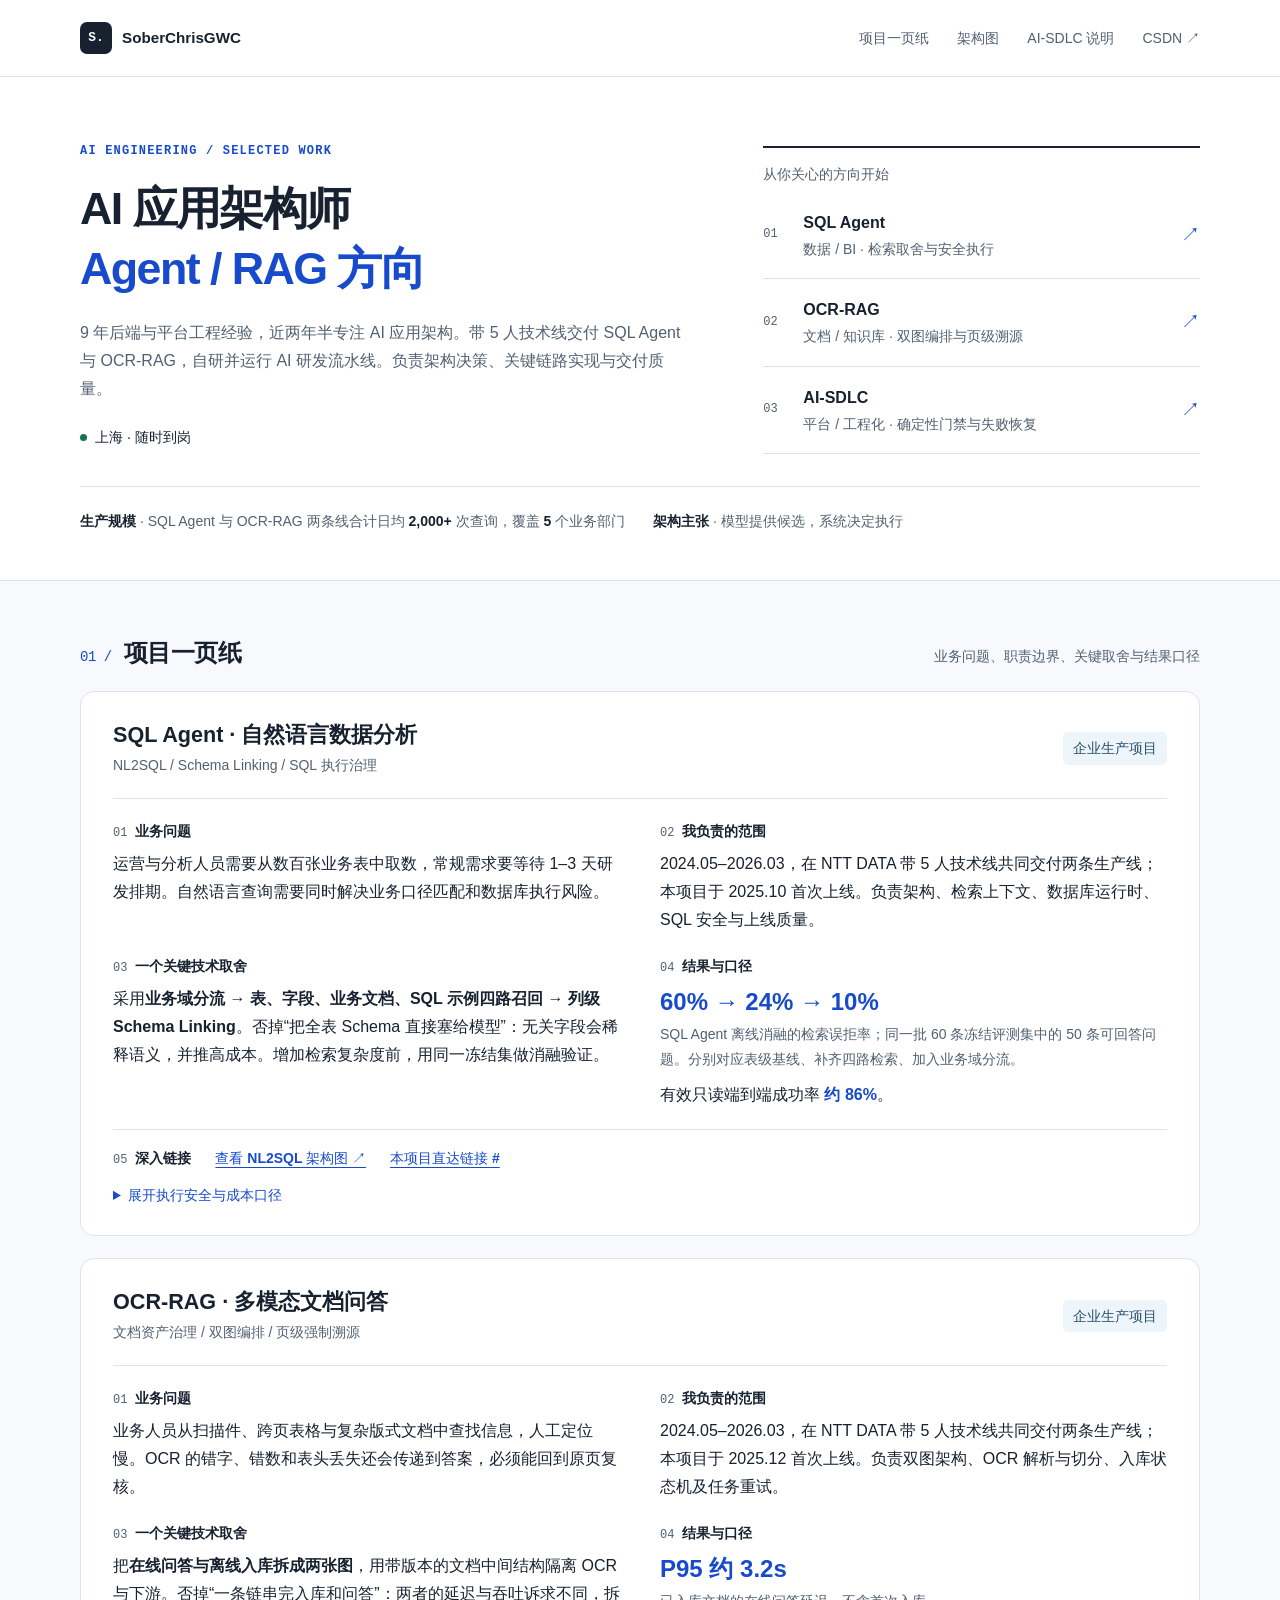
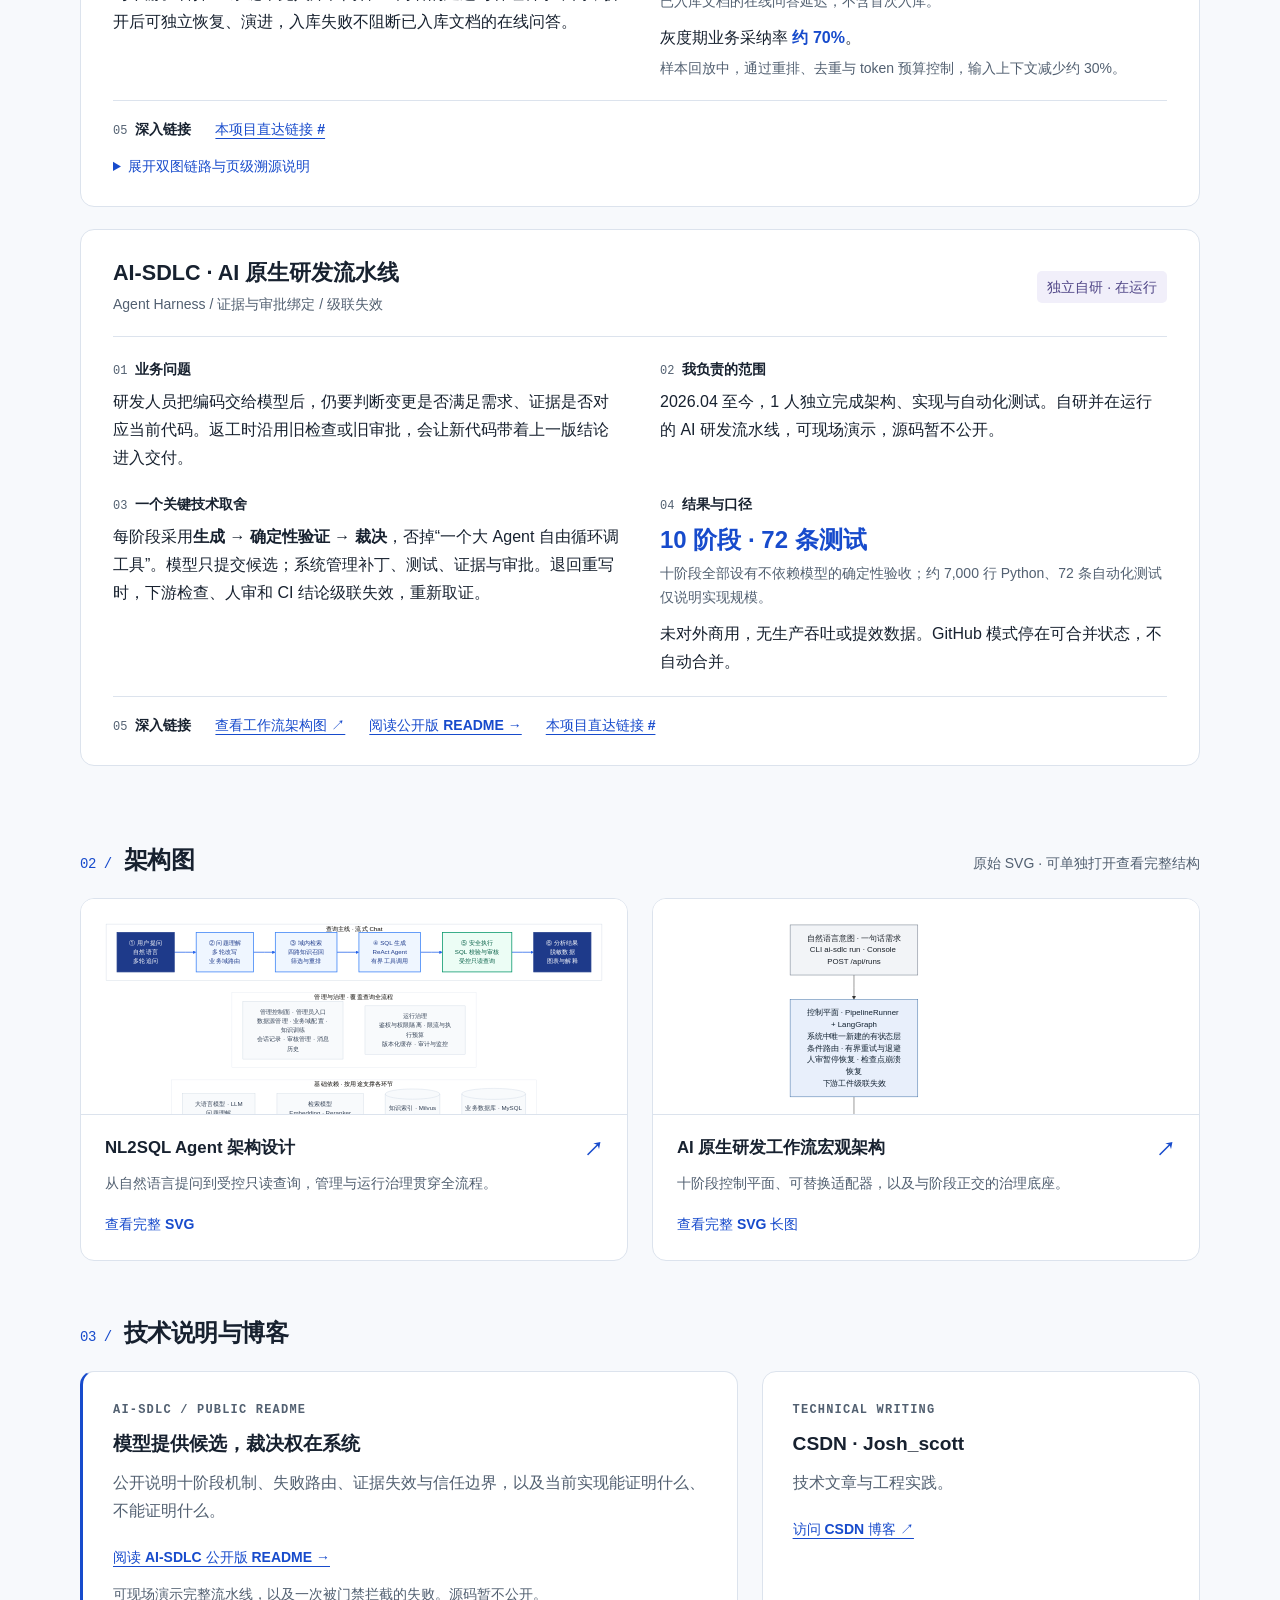
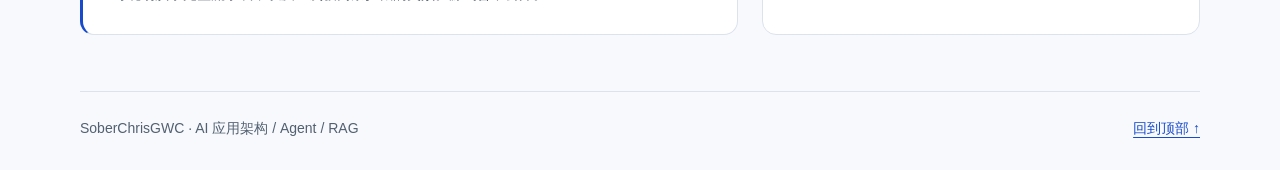
==== index.html @ 58fe8df4 "Commit-0905" ====
<!doctype html>
<html lang="zh-CN">
<head>
  <meta charset="utf-8">
  <meta name="viewport" content="width=device-width, initial-scale=1">
  <meta name="description" content="AI 应用架构师（Agent / RAG 方向）的项目与技术材料：SQL Agent、OCR-RAG、AI-SDLC 项目一页纸，架构图与公开设计说明。">
  <meta name="theme-color" content="#174bcc">
  <title>AI 应用架构 · 项目与技术材料 | SoberChrisGWC</title>
  <link rel="canonical" href="https://soberchrisgwc.github.io/svg-host/">
  <meta property="og:type" content="website">
  <meta property="og:site_name" content="SoberChrisGWC">
  <meta property="og:locale" content="zh_CN">
  <meta property="og:url" content="https://soberchrisgwc.github.io/svg-host/">
  <meta property="og:title" content="AI 应用架构师（Agent / RAG）· 项目与技术材料">
  <meta property="og:description" content="SQL Agent、OCR-RAG、AI-SDLC 三张项目一页纸：业务问题、职责边界、关键技术取舍与结果口径，附架构图与公开设计说明。上海 · 随时到岗。">
  <meta name="twitter:card" content="summary">
  <meta name="twitter:title" content="AI 应用架构师（Agent / RAG）· 项目与技术材料">
  <meta name="twitter:description" content="SQL Agent、OCR-RAG、AI-SDLC 三张项目一页纸：业务问题、职责边界、关键技术取舍与结果口径，附架构图与公开设计说明。上海 · 随时到岗。">
  <link rel="stylesheet" href="./styles.css">
</head>
<body>
  <a class="skip-link" href="#main">跳到主要内容</a>
  <header class="site-header">
    <div class="container header-inner">
      <a class="brand" href="./index.html" aria-label="SoberChrisGWC 作品首页"><span class="brand-mark" aria-hidden="true">S.</span>SoberChrisGWC</a>
      <nav class="site-nav" aria-label="主导航">
        <a href="#projects">项目一页纸</a>
        <a href="#architecture">架构图</a>
        <a href="./ai-sdlc.html">AI-SDLC 说明</a>
        <a href="https://blog.csdn.net/Josh_scott" target="_blank" rel="noopener noreferrer">CSDN ↗</a>
      </nav>
    </div>
  </header>

  <main id="main">
    <section class="hero" aria-labelledby="intro-title">
      <div class="container">
        <div class="hero-grid">
          <div>
            <p class="eyebrow">AI ENGINEERING / SELECTED WORK</p>
            <h1 id="intro-title">AI 应用架构师<br><span>Agent / RAG 方向</span></h1>
            <p class="hero-intro">9 年后端与平台工程经验，近两年半专注 AI 应用架构。带 5 人技术线交付 SQL Agent 与 OCR-RAG，自研并运行 AI 研发流水线。负责架构决策、关键链路实现与交付质量。</p>
            <p class="availability">上海 · 随时到岗</p>
          </div>
          <nav class="project-index" aria-label="按技术方向阅读项目">
            <p class="index-label">从你关心的方向开始</p>
            <a href="#sql-agent"><span class="number">01</span><span><strong>SQL Agent</strong><small>数据 / BI · 检索取舍与安全执行</small></span><span class="arrow" aria-hidden="true">↗</span></a>
            <a href="#ocr-rag"><span class="number">02</span><span><strong>OCR-RAG</strong><small>文档 / 知识库 · 双图编排与页级溯源</small></span><span class="arrow" aria-hidden="true">↗</span></a>
            <a href="#ai-sdlc"><span class="number">03</span><span><strong>AI-SDLC</strong><small>平台 / 工程化 · 确定性门禁与失败恢复</small></span><span class="arrow" aria-hidden="true">↗</span></a>
          </nav>
        </div>
        <div class="shared-context">
          <p><strong>生产规模</strong> · SQL Agent 与 OCR-RAG 两条线合计日均 <strong>2,000+</strong> 次查询，覆盖 <strong>5</strong> 个业务部门</p>
          <p><strong>架构主张</strong> · 模型提供候选，系统决定执行</p>
        </div>
      </div>
    </section>

    <div class="container">
      <section class="section" id="projects" aria-labelledby="projects-title">
        <div class="section-heading">
          <h2 id="projects-title"><span class="section-number">01 /</span>项目一页纸</h2>
          <p>业务问题、职责边界、关键取舍与结果口径</p>
        </div>

        <article class="project-card" id="sql-agent" aria-labelledby="sql-title">
          <header class="project-header">
            <div><h3 id="sql-title">SQL Agent · 自然语言数据分析</h3><p>NL2SQL / Schema Linking / SQL 执行治理</p></div>
            <span class="status">企业生产项目</span>
          </header>
          <dl class="project-grid">
            <div><dt class="field-label"><span>01</span>业务问题</dt><dd>运营与分析人员需要从数百张业务表中取数，常规需求要等待 1–3 天研发排期。自然语言查询需要同时解决业务口径匹配和数据库执行风险。</dd></div>
            <div><dt class="field-label"><span>02</span>我负责的范围</dt><dd>2024.05–2026.03，在 NTT DATA 带 5 人技术线共同交付两条生产线；本项目于 2025.10 首次上线。负责架构、检索上下文、数据库运行时、SQL 安全与上线质量。</dd></div>
            <div><dt class="field-label"><span>03</span>一个关键技术取舍</dt><dd>采用<strong>业务域分流 → 表、字段、业务文档、SQL 示例四路召回 → 列级 Schema Linking</strong>。否掉“把全表 Schema 直接塞给模型”：无关字段会稀释语义，并推高成本。增加检索复杂度前，用同一冻结集做消融验证。</dd></div>
            <div><dt class="field-label"><span>04</span>结果与口径</dt><dd><strong class="metric">60% → 24% → 10%</strong><span class="metric-note">SQL Agent 离线消融的检索误拒率；同一批 60 条冻结评测集中的 50 条可回答问题。分别对应表级基线、补齐四路检索、加入业务域分流。</span><p class="secondary-result">有效只读端到端成功率 <strong>约 86%</strong>。</p></dd></div>
          </dl>
          <div class="project-links">
            <div class="link-row"><h4 class="field-label"><span>05</span>深入链接</h4><a href="./nl2sql_overview.svg" target="_blank" rel="noopener">查看 NL2SQL 架构图 ↗</a><a href="#sql-agent" aria-label="SQL Agent 一页纸直达链接">本项目直达链接 #</a></div>
            <details>
              <summary>展开执行安全与成本口径</summary>
              <div class="detail-body"><p><strong>五道执行闸：</strong>只读账号、单语句 SELECT、AST 校验、全表扫描保护、执行超时。约束固化在执行链路中，模型生成的 SQL 不能直接获得执行权。</p><p><strong>SQL Agent 线月 token 成本下降约 30%。</strong>通过重排、去重与 token 预算控制收敛上下文；这与 OCR-RAG 样本回放中的“输入上下文减少约 30%”是两个指标。</p><p class="note">AST 校验解决 SQL 执行安全；检索误拒率下降来自检索架构调整，两者分开归因。</p></div>
            </details>
          </div>
        </article>

        <article class="project-card" id="ocr-rag" aria-labelledby="ocr-title">
          <header class="project-header">
            <div><h3 id="ocr-title">OCR-RAG · 多模态文档问答</h3><p>文档资产治理 / 双图编排 / 页级强制溯源</p></div>
            <span class="status">企业生产项目</span>
          </header>
          <dl class="project-grid">
            <div><dt class="field-label"><span>01</span>业务问题</dt><dd>业务人员从扫描件、跨页表格与复杂版式文档中查找信息，人工定位慢。OCR 的错字、错数和表头丢失还会传递到答案，必须能回到原页复核。</dd></div>
            <div><dt class="field-label"><span>02</span>我负责的范围</dt><dd>2024.05–2026.03，在 NTT DATA 带 5 人技术线共同交付两条生产线；本项目于 2025.12 首次上线。负责双图架构、OCR 解析与切分、入库状态机及任务重试。</dd></div>
            <div><dt class="field-label"><span>03</span>一个关键技术取舍</dt><dd>把<strong>在线问答与离线入库拆成两张图</strong>，用带版本的文档中间结构隔离 OCR 与下游。否掉“一条链串完入库和问答”：两者的延迟与吞吐诉求不同，拆开后可独立恢复、演进，入库失败不阻断已入库文档的在线问答。</dd></div>
            <div><dt class="field-label"><span>04</span>结果与口径</dt><dd><strong class="metric">P95 约 3.2s</strong><span class="metric-note">已入库文档的在线问答延迟，不含首次入库。</span><p class="secondary-result">灰度期业务采纳率 <strong>约 70%</strong>。</p><span class="metric-note">样本回放中，通过重排、去重与 token 预算控制，输入上下文减少约 30%。</span></dd></div>
          </dl>
          <div class="project-links">
            <div class="link-row"><h4 class="field-label"><span>05</span>深入链接</h4><a href="#ocr-rag" aria-label="OCR-RAG 一页纸直达链接">本项目直达链接 #</a></div>
            <details id="ocr-design">
              <summary>展开双图链路与页级溯源说明</summary>
              <div class="detail-body"><h4>离线入库</h4><p>逐页 OCR → 带版本的中间结构（正文、页信息、元数据）→ 版式感知切分 → 索引。OCR 升级由中间结构隔离；入库状态与重试独立管理。</p><h4>在线问答</h4><p>问题处理 → Dense + BM25 混合检索与 RRF 融合 → 重排、去重与预算控制 → 带页级引用的回答。证据分数不足时确定性拒答；重排服务不可用时直接失败，不静默降级。</p><p><strong>引用来自文档块的页信息，由系统生成，不让模型编页码。</strong>每个答案能定位到源 PDF 的具体页，支持审计复核；溯源并不替代 OCR 质量检查。</p></div>
            </details>
          </div>
        </article>

        <article class="project-card" id="ai-sdlc" aria-labelledby="sdlc-title">
          <header class="project-header">
            <div><h3 id="sdlc-title">AI-SDLC · AI 原生研发流水线</h3><p>Agent Harness / 证据与审批绑定 / 级联失效</p></div>
            <span class="status independent">独立自研 · 在运行</span>
          </header>
          <dl class="project-grid">
            <div><dt class="field-label"><span>01</span>业务问题</dt><dd>研发人员把编码交给模型后，仍要判断变更是否满足需求、证据是否对应当前代码。返工时沿用旧检查或旧审批，会让新代码带着上一版结论进入交付。</dd></div>
            <div><dt class="field-label"><span>02</span>我负责的范围</dt><dd>2026.04 至今，1 人独立完成架构、实现与自动化测试。自研并在运行的 AI 研发流水线，可现场演示，源码暂不公开。</dd></div>
            <div><dt class="field-label"><span>03</span>一个关键技术取舍</dt><dd>每阶段采用<strong>生成 → 确定性验证 → 裁决</strong>，否掉“一个大 Agent 自由循环调工具”。模型只提交候选；系统管理补丁、测试、证据与审批。退回重写时，下游检查、人审和 CI 结论级联失效，重新取证。</dd></div>
            <div><dt class="field-label"><span>04</span>结果与口径</dt><dd><strong class="metric">10 阶段 · 72 条测试</strong><span class="metric-note">十阶段全部设有不依赖模型的确定性验收；约 7,000 行 Python、72 条自动化测试仅说明实现规模。</span><p class="secondary-result">未对外商用，无生产吞吐或提效数据。GitHub 模式停在可合并状态，不自动合并。</p></dd></div>
          </dl>
          <div class="project-links"><div class="link-row"><h4 class="field-label"><span>05</span>深入链接</h4><a href="./AIWorkflow_Overview.svg" target="_blank" rel="noopener">查看工作流架构图 ↗</a><a href="./ai-sdlc.html">阅读公开版 README →</a><a href="#ai-sdlc" aria-label="AI-SDLC 一页纸直达链接">本项目直达链接 #</a></div></div>
        </article>
      </section>

      <section class="section" id="architecture" aria-labelledby="architecture-title">
        <div class="section-heading"><h2 id="architecture-title"><span class="section-number">02 /</span>架构图</h2><p>原始 SVG · 可单独打开查看完整结构</p></div>
        <div class="diagram-grid">
          <a class="diagram-card" href="./nl2sql_overview.svg" target="_blank" rel="noopener">
            <div class="diagram-preview"><img src="./nl2sql_overview.svg" alt="NL2SQL 架构预览：问题理解、域内检索、SQL 生成、安全执行与分析结果" width="1303" height="594" loading="lazy"></div>
            <div class="diagram-description"><h3>NL2SQL Agent 架构设计 <span class="arrow" aria-hidden="true">↗</span></h3><p>从自然语言提问到受控只读查询，管理与运行治理贯穿全流程。</p><span class="text-link">查看完整 SVG</span></div>
          </a>
          <a class="diagram-card" href="./AIWorkflow_Overview.svg" target="_blank" rel="noopener">
            <div class="diagram-preview"><img src="./AIWorkflow_Overview.svg" alt="AI 原生研发工作流局部预览，打开可查看十阶段编排、适配器与横切治理的完整长图" width="1023" height="4115" loading="lazy"></div>
            <div class="diagram-description"><h3>AI 原生研发工作流宏观架构 <span class="arrow" aria-hidden="true">↗</span></h3><p>十阶段控制平面、可替换适配器，以及与阶段正交的治理底座。</p><span class="text-link">查看完整 SVG 长图</span></div>
          </a>
        </div>
      </section>

      <section class="section" id="writing" aria-labelledby="writing-title">
        <div class="section-heading"><h2 id="writing-title"><span class="section-number">03 /</span>技术说明与博客</h2></div>
        <div class="reading-grid">
          <article class="readme-card"><p class="eyebrow">AI-SDLC / PUBLIC README</p><h3>模型提供候选，裁决权在系统</h3><p>公开说明十阶段机制、失败路由、证据失效与信任边界，以及当前实现能证明什么、不能证明什么。</p><div class="link-row"><a href="./ai-sdlc.html">阅读 AI-SDLC 公开版 README →</a></div><p class="note">可现场演示完整流水线，以及一次被门禁拦截的失败。源码暂不公开。</p></article>
          <article class="blog-card"><p class="eyebrow">TECHNICAL WRITING</p><h3>CSDN · Josh_scott</h3><p>技术文章与工程实践。</p><div class="link-row"><a href="https://blog.csdn.net/Josh_scott" target="_blank" rel="noopener noreferrer">访问 CSDN 博客 ↗</a></div></article>
        </div>
      </section>
      <footer class="footer"><p>SoberChrisGWC · AI 应用架构 / Agent / RAG</p><a href="#main">回到顶部 ↑</a></footer>
    </div>
  </main>
</body>
</html>
---- styles.css ----
:root {
  color-scheme: light;
  --ink: #17212f;
  --muted: #526071;
  --blue: #174bcc;
  --blue-soft: #edf3ff;
  --line: #dce3ed;
  --paper: #ffffff;
  --ground: #f7f9fc;
  --radius: 14px;
  font-family: -apple-system, BlinkMacSystemFont, "Segoe UI", "PingFang SC", "Hiragino Sans GB", "Microsoft YaHei", sans-serif;
  font-size: 16px;
}

* { box-sizing: border-box; }
html { scroll-padding-top: 6rem; }
body { margin: 0; color: var(--ink); background: var(--ground); line-height: 1.75; }
a { color: var(--blue); text-decoration-thickness: 1px; text-underline-offset: 4px; }
a:hover { text-decoration: underline; }
a:focus-visible, summary:focus-visible { outline: 3px solid var(--blue); outline-offset: 5px; border-radius: 3px; }
img { display: block; max-width: 100%; }
h1, h2, h3, h4, p, dl, dd { margin: 0; }
h1, h2, h3, h4 { line-height: 1.35; }
strong { font-weight: 650; }
code { font-family: ui-monospace, SFMono-Regular, Menlo, Consolas, monospace; font-size: .9em; overflow-wrap: anywhere; }
::selection { background: #cbdcff; }
.container { width: min(1120px, calc(100% - 64px)); margin-inline: auto; }
.skip-link { position: fixed; top: -100px; left: 16px; z-index: 10; padding: 10px 16px; background: var(--paper); }
.skip-link:focus { top: 12px; }
.site-header { position: sticky; top: 0; z-index: 5; background: var(--paper); border-bottom: 1px solid var(--line); }
.header-inner { display: flex; align-items: center; justify-content: space-between; min-height: 76px; gap: 24px; }
.brand { display: flex; align-items: center; gap: 10px; color: var(--ink); font-size: .95rem; font-weight: 650; text-decoration: none; white-space: nowrap; }
.brand-mark { display: grid; place-items: center; width: 32px; height: 32px; background: var(--ink); color: white; border-radius: 7px; font-family: ui-monospace, monospace; font-size: .8rem; }
.site-nav { display: flex; align-items: center; gap: 28px; }
.site-nav a { color: var(--muted); font-size: .875rem; text-decoration: none; white-space: nowrap; }
.site-nav a:hover, .site-nav a[aria-current="page"] { color: var(--blue); }
.hero { background: var(--paper); border-bottom: 1px solid var(--line); padding: 64px 0 46px; }
.hero-grid { display: grid; grid-template-columns: 1.4fr 1fr; gap: 72px; align-items: start; }
.eyebrow { color: var(--blue); font-family: ui-monospace, SFMono-Regular, Menlo, monospace; font-size: .75rem; font-weight: 600; letter-spacing: .1em; }
.hero h1 { margin: 16px 0 20px; font-size: clamp(2rem, 3.5vw, 3rem); letter-spacing: -.035em; }
.hero h1 span { color: var(--blue); }
.hero-intro { max-width: 38em; color: var(--muted); }
.availability { display: inline-flex; align-items: center; gap: 8px; margin-top: 22px; font-size: .875rem; }
.availability::before { content: ""; width: 7px; height: 7px; border-radius: 50%; background: #137447; }
.project-index { border-top: 2px solid var(--ink); margin-top: 5px; }
.index-label { padding: 14px 0 5px; color: var(--muted); font-size: .875rem; }
.project-index a { display: grid; grid-template-columns: 28px 1fr auto; gap: 12px; align-items: center; padding: 17px 0; border-bottom: 1px solid var(--line); color: var(--ink); text-decoration: none; }
.project-index a:hover strong { color: var(--blue); }
.project-index .number { color: var(--muted); font-family: ui-monospace, monospace; font-size: .75rem; }
.project-index strong { display: block; font-size: 1rem; }
.project-index small { display: block; color: var(--muted); font-size: .875rem; }
.arrow { color: var(--blue); font-size: 1.2rem; }
.shared-context { margin-top: 32px; padding-top: 22px; border-top: 1px solid var(--line); display: flex; flex-wrap: wrap; column-gap: 28px; row-gap: 8px; color: var(--muted); font-size: .875rem; }
.shared-context strong { color: var(--ink); }
.section { padding-top: 56px; }
.section-heading { display: flex; align-items: baseline; justify-content: space-between; gap: 24px; margin-bottom: 22px; }
.section-heading h2 { font-size: 1.5rem; letter-spacing: -.02em; }
.section-heading p { color: var(--muted); font-size: .875rem; }
.section-number { margin-right: 12px; color: var(--blue); font-family: ui-monospace, monospace; font-size: .875rem; font-weight: 500; }
.project-card { background: var(--paper); border: 1px solid var(--line); border-radius: var(--radius); padding: 28px 32px; margin-bottom: 22px; }
.project-header { display: flex; justify-content: space-between; align-items: center; gap: 20px; padding-bottom: 20px; border-bottom: 1px solid var(--line); }
.project-header h3 { font-size: 1.35rem; }
.project-header p { color: var(--muted); margin-top: 4px; font-size: .875rem; }
.status { flex-shrink: 0; padding: 4px 10px; border-radius: 5px; color: #2b526d; background: #edf4fa; font-size: .875rem; }
.status.independent { color: #504687; background: #f1effa; }
.project-grid { display: grid; grid-template-columns: 1fr 1fr; column-gap: 40px; row-gap: 20px; padding-top: 20px; }
.project-grid > div { min-width: 0; }
.field-label { display: flex; align-items: baseline; gap: 8px; margin-bottom: 6px; font-size: .875rem; font-weight: 650; }
.field-label span { color: var(--muted); font-family: ui-monospace, monospace; font-size: .75rem; font-weight: 400; }
.project-grid dd { font-size: 1rem; }
.metric { display: block; color: var(--blue); font-size: 1.5rem; line-height: 1.4; font-weight: 650; font-variant-numeric: tabular-nums; }
.metric-note { display: block; color: var(--muted); margin-top: 4px; font-size: .875rem; }
.secondary-result { margin-top: 10px; }
.secondary-result strong { color: var(--blue); }
.project-links { margin-top: 20px; padding-top: 16px; border-top: 1px solid var(--line); }
.link-row { display: flex; flex-wrap: wrap; align-items: baseline; column-gap: 24px; row-gap: 8px; }
.link-row a { font-size: .875rem; font-weight: 550; }
.project-links .field-label { margin: 0; }
details { margin-top: 12px; }
summary { width: fit-content; cursor: pointer; color: var(--blue); font-size: .875rem; font-weight: 550; }
.detail-body { margin-top: 14px; padding: 20px; border: 1px solid var(--line); border-radius: 8px; background: var(--ground); }
.detail-body p + p { margin-top: 12px; }
.detail-body h4 { font-size: 1rem; margin-bottom: 6px; }
.detail-body .note { color: var(--muted); font-size: .875rem; }
.diagram-grid { display: grid; grid-template-columns: 1fr 1fr; gap: 24px; }
.diagram-card { min-width: 0; background: var(--paper); border: 1px solid var(--line); border-radius: var(--radius); overflow: hidden; color: var(--ink); text-decoration: none; }
.diagram-card:hover { text-decoration: none; border-color: var(--blue); }
.diagram-preview { height: 216px; padding: 22px; overflow: hidden; border-bottom: 1px solid var(--line); background: #fff; }
.diagram-preview img { width: 100%; height: auto; }
.diagram-description { padding: 22px 24px; }
.diagram-description h3 { display: flex; justify-content: space-between; gap: 14px; font-size: 1.05rem; }
.diagram-description p { margin: 8px 0 14px; color: var(--muted); font-size: .875rem; }
.diagram-description .text-link { color: var(--blue); font-size: .875rem; font-weight: 550; }
.reading-grid { display: grid; grid-template-columns: 1.5fr 1fr; gap: 24px; }
.readme-card, .blog-card { border: 1px solid var(--line); border-radius: var(--radius); padding: 28px 30px; background: var(--paper); }
.readme-card { border-left: 3px solid var(--blue); }
.reading-grid h3 { font-size: 1.2rem; margin: 10px 0 12px; }
.reading-grid p { color: var(--muted); }
.reading-grid .link-row { margin-top: 20px; }
.reading-grid .note { font-size: .875rem; margin-top: 12px; }
.footer { display: flex; justify-content: space-between; flex-wrap: wrap; gap: 12px; margin-top: 56px; padding: 24px 0 32px; border-top: 1px solid var(--line); color: var(--muted); font-size: .875rem; }
.footer a { font-size: .875rem; }

/* The public README shares the index typography and navigation. */
.document-layout { display: grid; grid-template-columns: minmax(0, 1fr) 200px; gap: 64px; align-items: start; padding-top: 44px; }
.document { min-width: 0; background: var(--paper); border: 1px solid var(--line); border-radius: var(--radius); padding: 36px 40px; }
.breadcrumb { font-size: .875rem; display: inline-block; margin-bottom: 28px; }
.document h1 { font-size: clamp(2rem, 4vw, 2.6rem); letter-spacing: -.035em; margin: 12px 0 16px; }
.document .lead { font-size: 1.2rem; font-weight: 600; }
.document .intro { margin-top: 16px; color: var(--muted); }
.document .document-meta { margin-top: 16px; color: var(--muted); font-size: .875rem; }
.document section { padding-top: 32px; margin-top: 32px; border-top: 1px solid var(--line); }
.document h2 { font-size: 1.35rem; margin-bottom: 16px; }
.document h3 { font-size: 1.05rem; margin: 22px 0 8px; }
.document p + p { margin-top: 14px; }
.document ul, .document ol { padding-left: 1.35em; margin: 14px 0 0; }
.document li + li { margin-top: 10px; }
.principle { margin: 20px 0; padding: 16px 20px; border-left: 3px solid var(--blue); background: var(--blue-soft); font-weight: 600; }
.table-wrap { overflow-x: auto; margin-top: 20px; }
table { width: 100%; border-collapse: collapse; font-size: .875rem; text-align: left; }
caption { text-align: left; color: var(--muted); padding-bottom: 12px; }
th, td { border-bottom: 1px solid var(--line); padding: 12px 10px; vertical-align: top; }
th { font-weight: 650; background: var(--ground); }
td:first-child { white-space: nowrap; }
.document-toc { position: sticky; top: 112px; border-left: 1px solid var(--line); padding-left: 20px; font-size: .875rem; }
.document-toc p { font-weight: 650; margin-bottom: 14px; }
.document-toc a { display: block; color: var(--muted); text-decoration: none; padding: 6px 0; }
.document-toc a:hover { color: var(--blue); }
.boundary { padding: 18px 20px; background: var(--ground); border: 1px solid var(--line); border-radius: 8px; }

@media (max-width: 900px) {
  .site-nav { gap: 18px; }
  .hero-grid { gap: 40px; }
  .document-layout { grid-template-columns: minmax(0, 1fr); }
  .document-toc { display: none; }
}
@media (max-width: 700px) {
  html { scroll-padding-top: 1rem; }
  .site-header { position: static; }
  .container { width: calc(100% - 36px); }
  .header-inner { flex-wrap: wrap; justify-content: flex-start; padding-block: 13px; gap: 10px; }
  .brand { font-size: .875rem; }
  .brand-mark { width: 28px; height: 28px; }
  .site-nav { width: 100%; justify-content: space-between; flex-wrap: wrap; column-gap: 12px; row-gap: 8px; }
  .hero { padding: 36px 0 26px; }
  .hero-grid { grid-template-columns: minmax(0, 1fr); gap: 28px; }
  .hero h1 { margin-top: 12px; }
  .project-index a { padding-block: 12px; }
  .shared-context { margin-top: 24px; }
  .section { padding-top: 36px; }
  .section-heading { display: block; }
  .section-heading p { margin-top: 8px; }
  .project-card { padding: 22px 20px; }
  .project-header { align-items: flex-start; }
  .project-header h3 { font-size: 1.2rem; }
  .status { padding-inline: 7px; }
  .project-grid { grid-template-columns: minmax(0, 1fr); gap: 20px; }
  .diagram-grid, .reading-grid { grid-template-columns: minmax(0, 1fr); gap: 18px; }
  .diagram-preview { height: 190px; }
  .readme-card, .blog-card { padding: 24px 22px; }
  .document-layout { padding-top: 24px; }
  .document { padding: 26px 20px; }
  .document .lead { font-size: 1.1rem; }
  .detail-body { padding: 16px; }
}
/* Touch targets: this page is opened mostly from mobile app browsers (脉脉 / 微信). */
@media (max-width: 700px) {
  .brand { padding-block: 8px; }
  .site-nav { row-gap: 0; }
  .site-nav a { padding-block: 10px; }
  .link-row { row-gap: 0; }
  .link-row a { padding-block: 10px; }
  summary { padding-block: 10px; }
  .breadcrumb { padding-block: 10px; margin-bottom: 18px; }
  .footer a { padding-block: 10px; }
}
@media print {
  :root { font-size: 11pt; }
  body { background: white; }
  .site-header, .skip-link, .project-index, .document-toc, .footer, .breadcrumb { display: none; }
  .container { width: 100%; }
  .hero { padding: 0 0 20px; }
  .hero-grid, .document-layout { display: block; }
  .section { padding-top: 24px; }
  .project-card { break-inside: avoid; padding: 18px; }
  .document { border: 0; padding: 0; }
  a { color: inherit; }
}
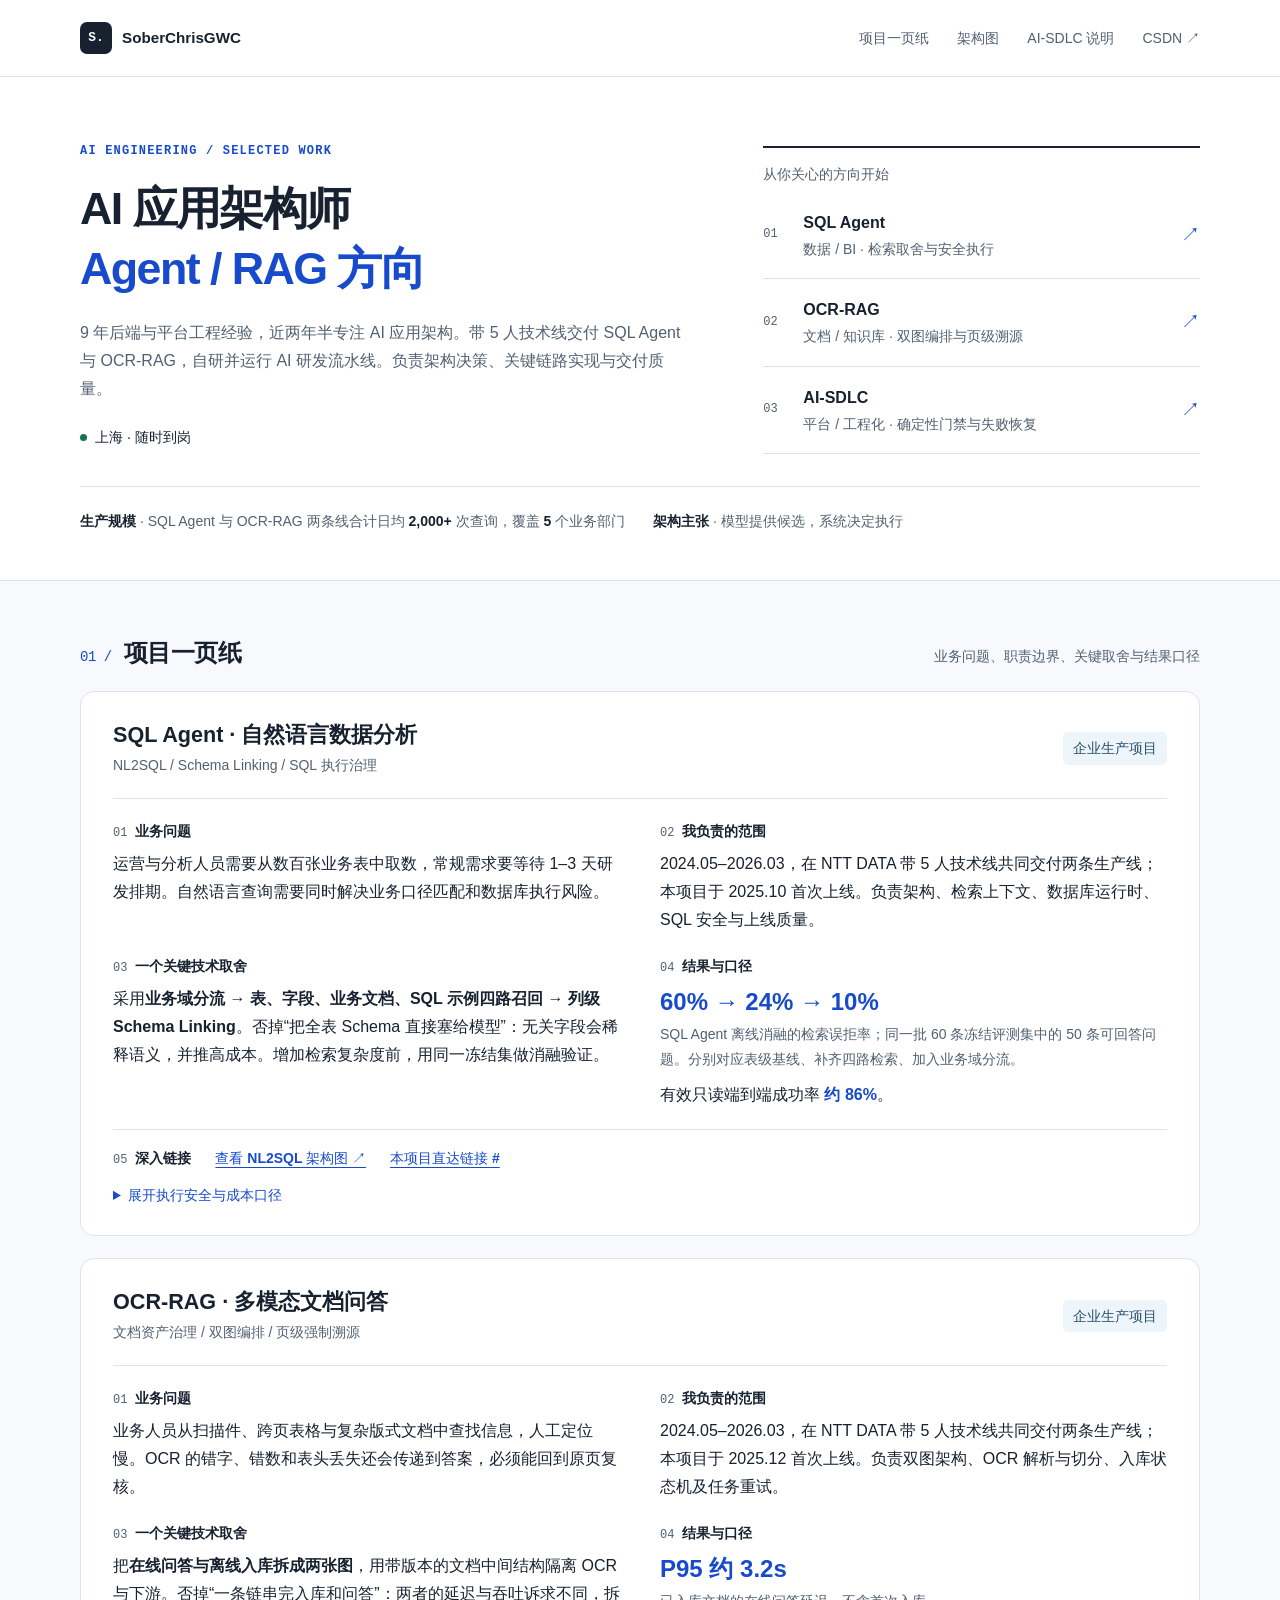
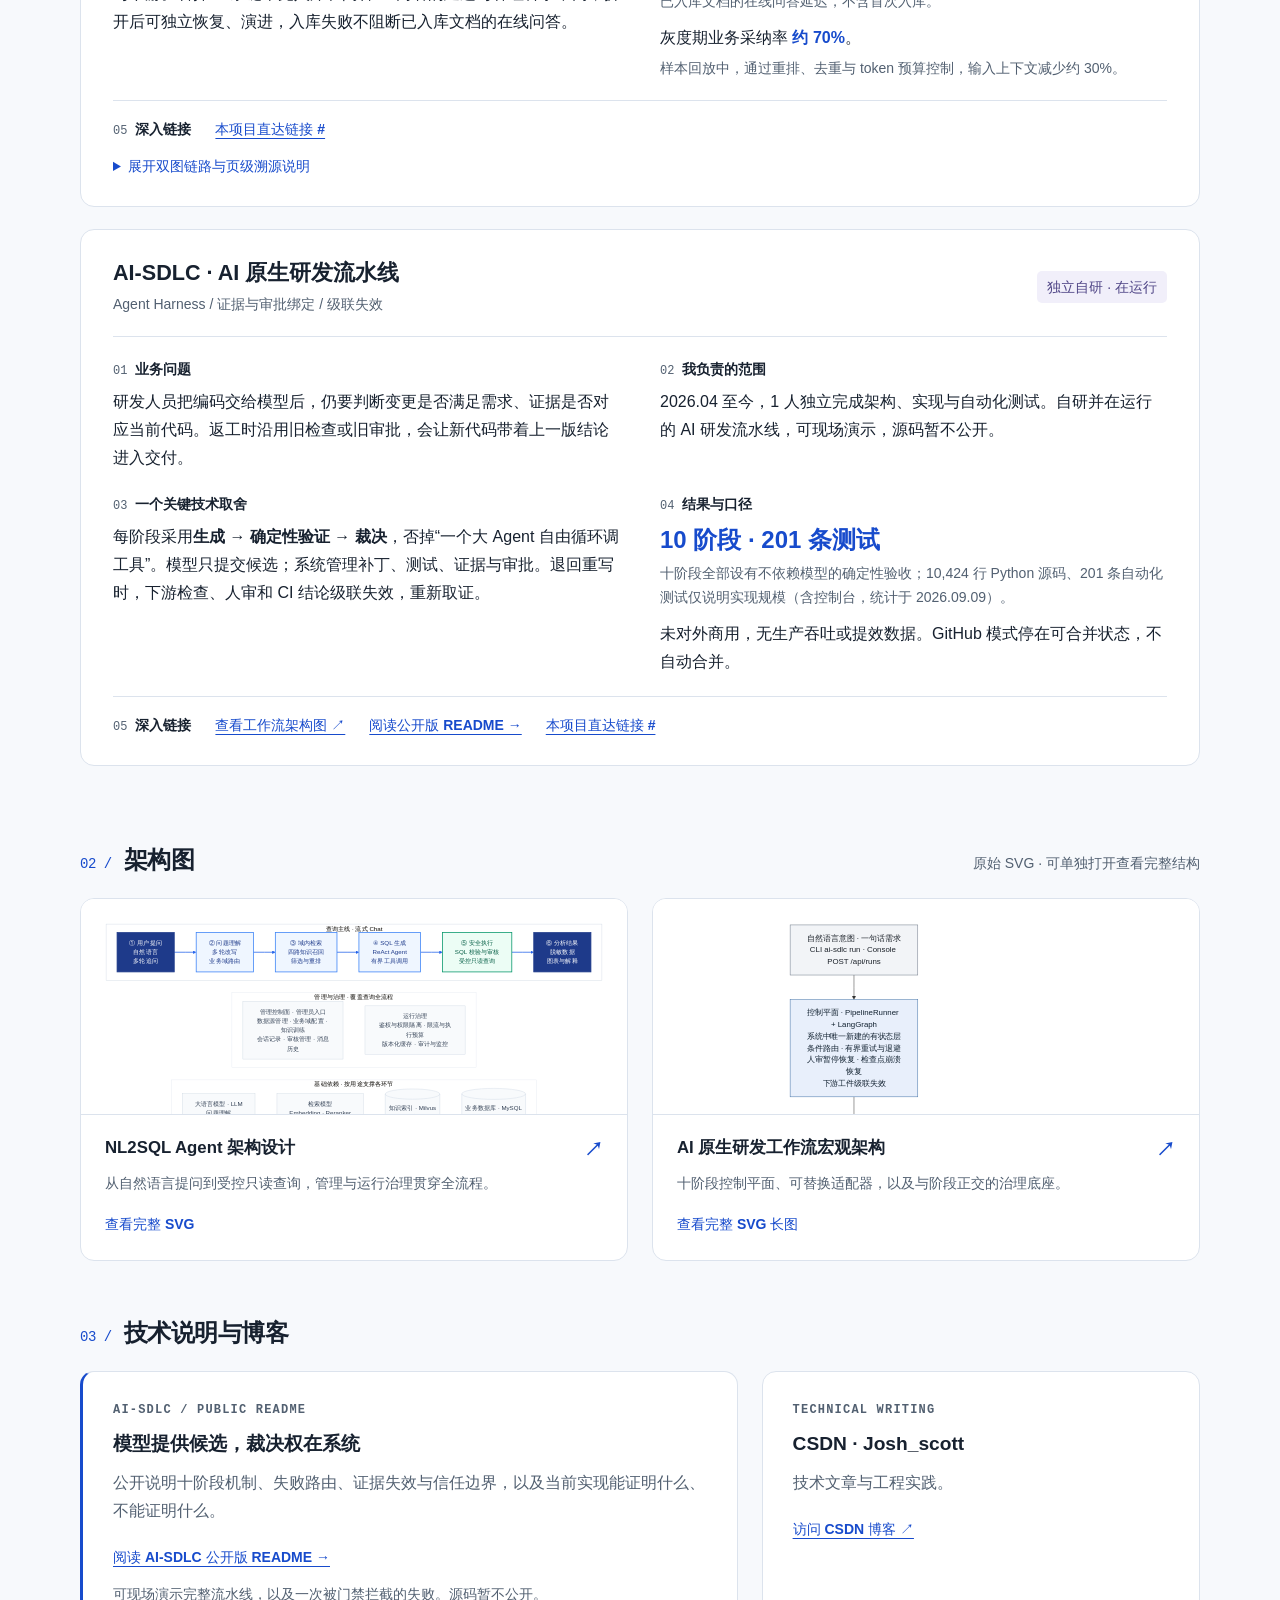
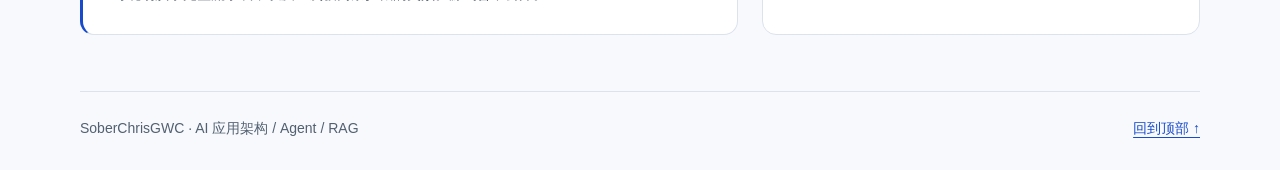
==== commit 2d304a0d: "Commit-0905" ====
--- a/index.html
+++ b/index.html
@@ -112,7 +112,7 @@
             <div><dt class="field-label"><span>01</span>业务问题</dt><dd>研发人员把编码交给模型后，仍要判断变更是否满足需求、证据是否对应当前代码。返工时沿用旧检查或旧审批，会让新代码带着上一版结论进入交付。</dd></div>
             <div><dt class="field-label"><span>02</span>我负责的范围</dt><dd>2026.04 至今，1 人独立完成架构、实现与自动化测试。自研并在运行的 AI 研发流水线，可现场演示，源码暂不公开。</dd></div>
             <div><dt class="field-label"><span>03</span>一个关键技术取舍</dt><dd>每阶段采用<strong>生成 → 确定性验证 → 裁决</strong>，否掉“一个大 Agent 自由循环调工具”。模型只提交候选；系统管理补丁、测试、证据与审批。退回重写时，下游检查、人审和 CI 结论级联失效，重新取证。</dd></div>
-            <div><dt class="field-label"><span>04</span>结果与口径</dt><dd><strong class="metric">10 阶段 · 72 条测试</strong><span class="metric-note">十阶段全部设有不依赖模型的确定性验收；约 7,000 行 Python、72 条自动化测试仅说明实现规模。</span><p class="secondary-result">未对外商用，无生产吞吐或提效数据。GitHub 模式停在可合并状态，不自动合并。</p></dd></div>
+            <div><dt class="field-label"><span>04</span>结果与口径</dt><dd><strong class="metric">10 阶段 · 201 条测试</strong><span class="metric-note">十阶段全部设有不依赖模型的确定性验收；10,424 行 Python 源码、201 条自动化测试仅说明实现规模（含控制台，统计于 2026.09.09）。</span><p class="secondary-result">未对外商用，无生产吞吐或提效数据。GitHub 模式停在可合并状态，不自动合并。</p></dd></div>
           </dl>
           <div class="project-links"><div class="link-row"><h4 class="field-label"><span>05</span>深入链接</h4><a href="./AIWorkflow_Overview.svg" target="_blank" rel="noopener">查看工作流架构图 ↗</a><a href="./ai-sdlc.html">阅读公开版 README →</a><a href="#ai-sdlc" aria-label="AI-SDLC 一页纸直达链接">本项目直达链接 #</a></div></div>
         </article>
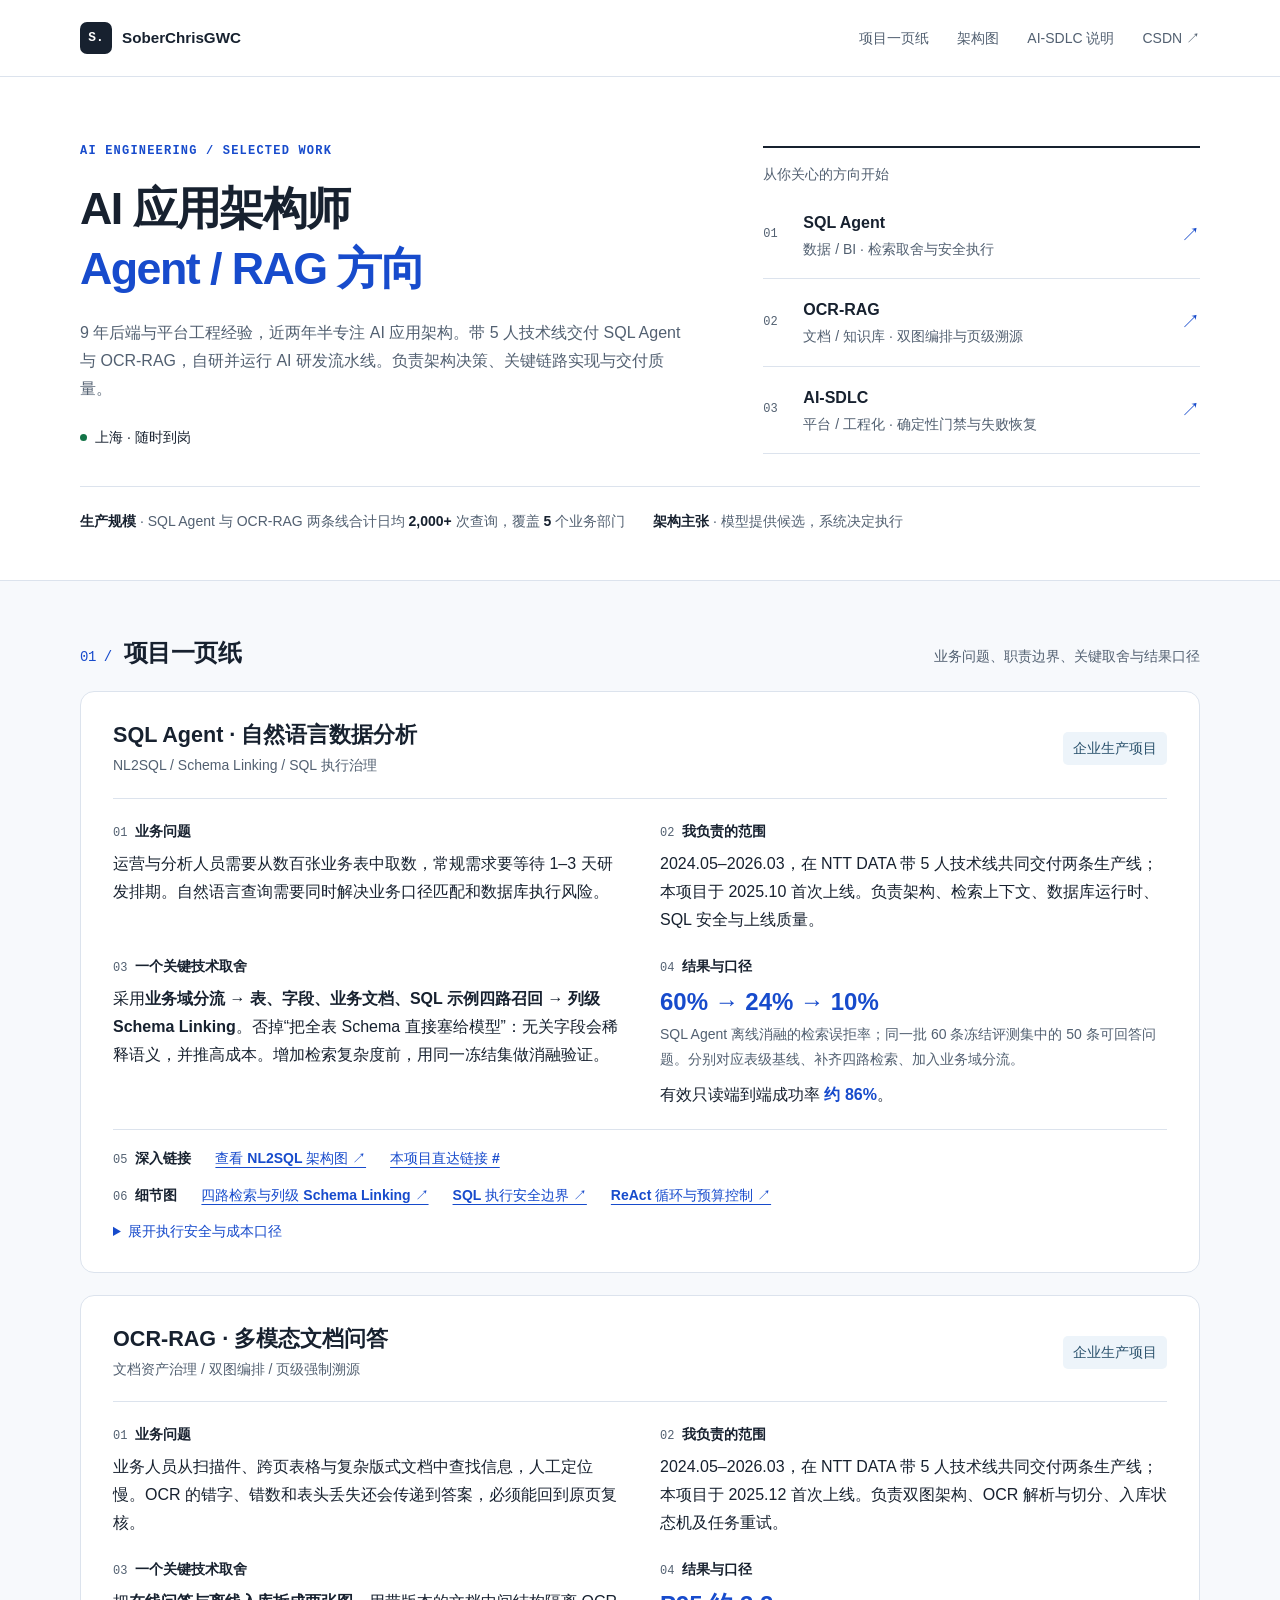
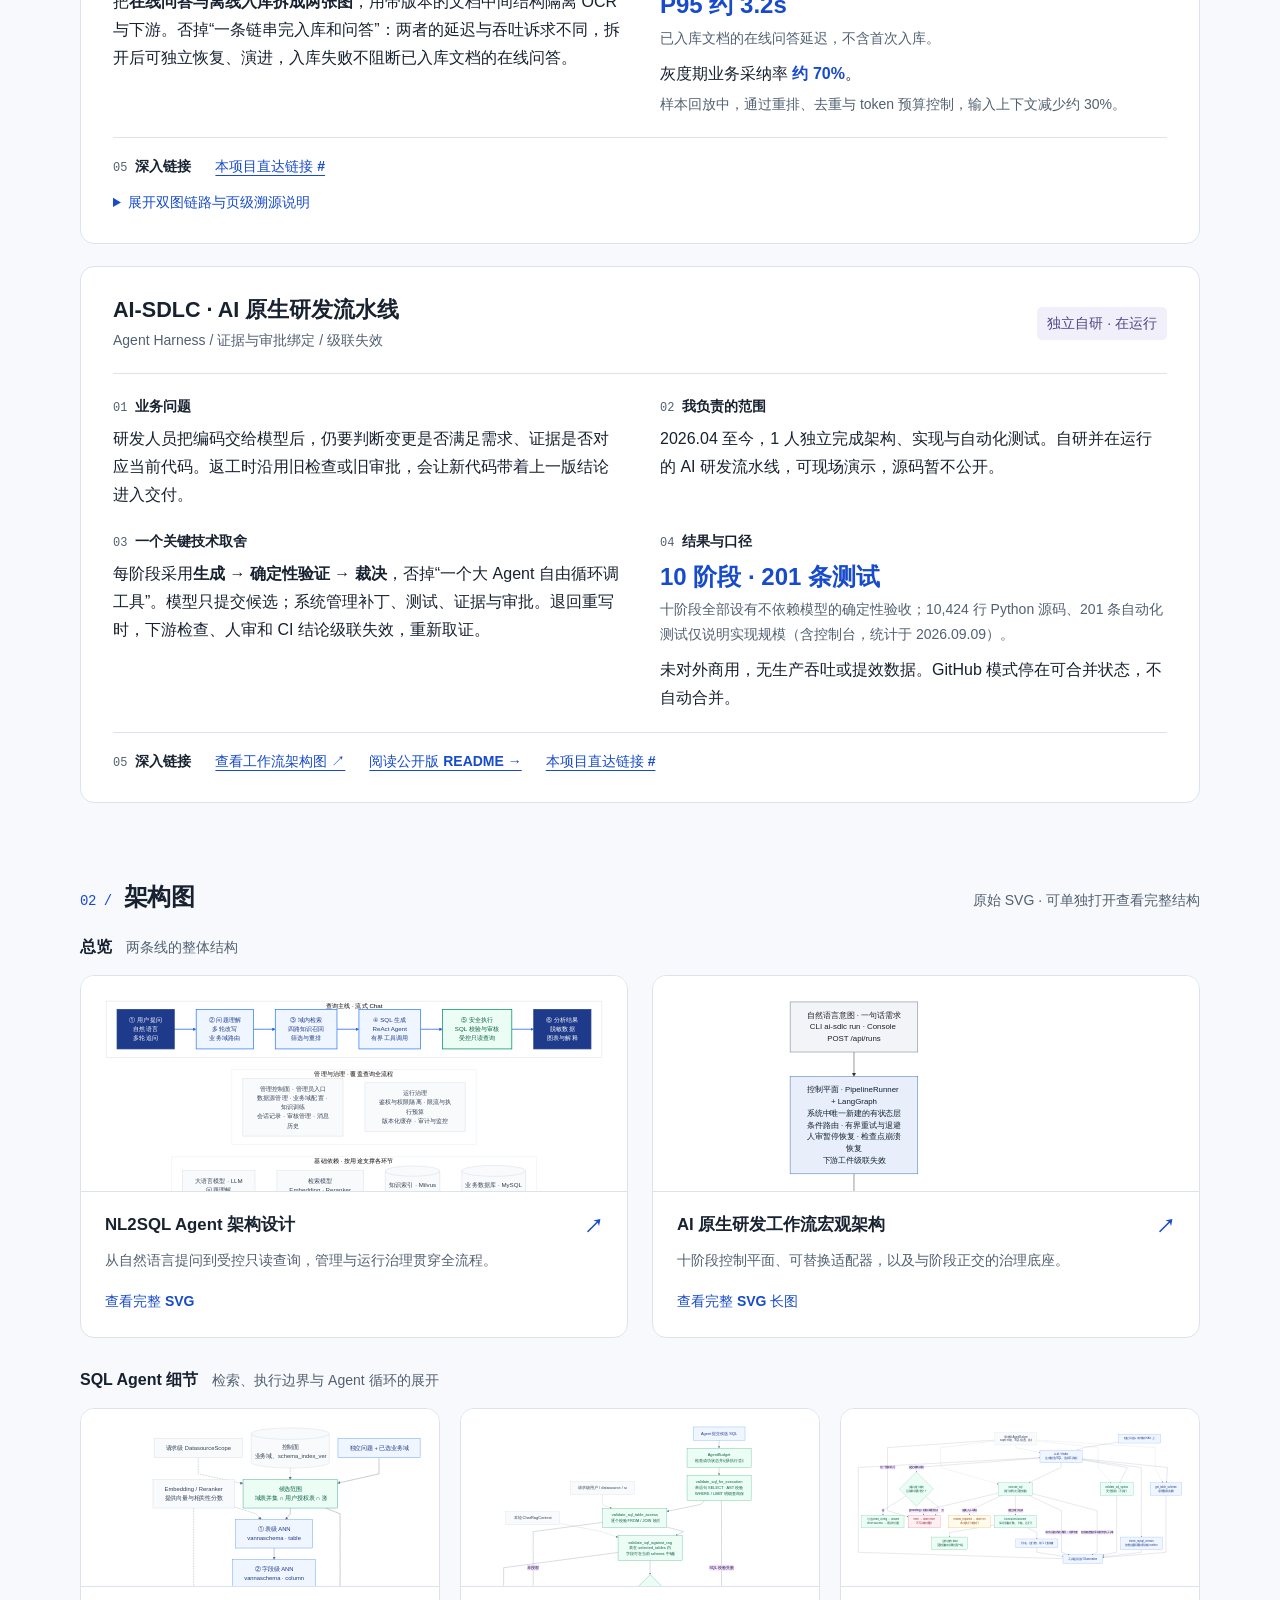
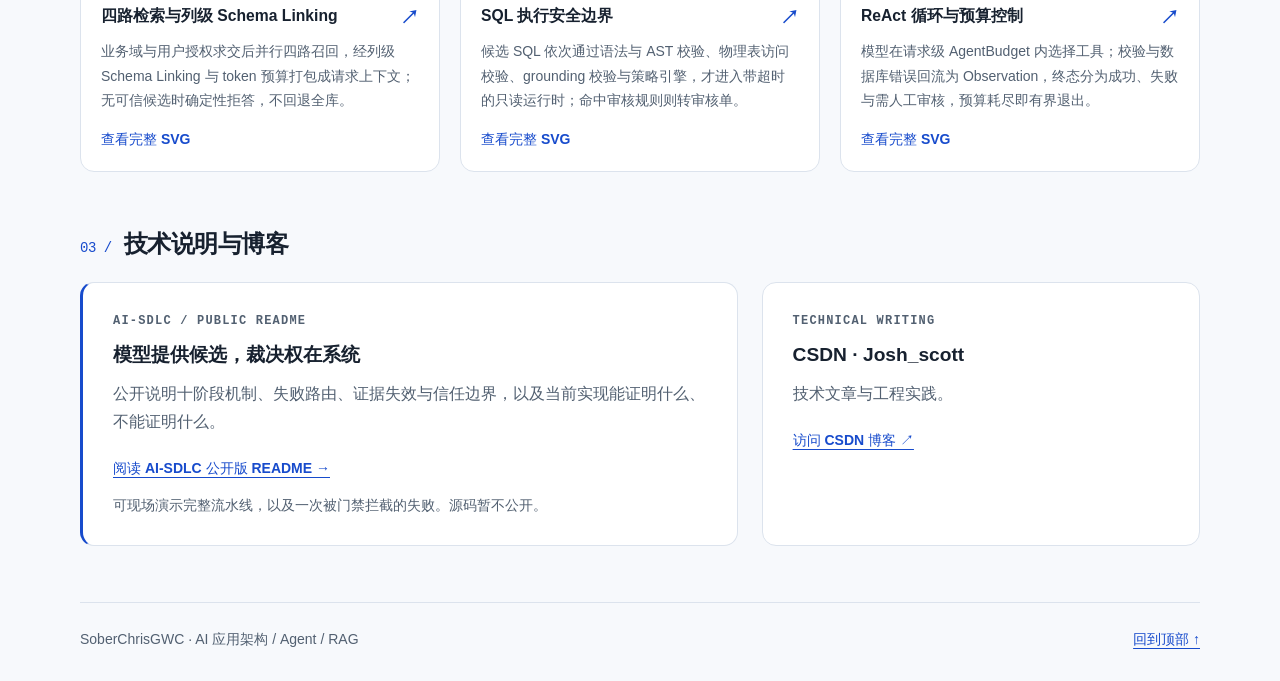
==== commit cf736986: "完善Index首页架构图。" ====
--- a/index.html
+++ b/index.html
@@ -76,9 +76,10 @@
           </dl>
           <div class="project-links">
             <div class="link-row"><h4 class="field-label"><span>05</span>深入链接</h4><a href="./nl2sql_overview.svg" target="_blank" rel="noopener">查看 NL2SQL 架构图 ↗</a><a href="#sql-agent" aria-label="SQL Agent 一页纸直达链接">本项目直达链接 #</a></div>
+            <div class="link-row"><h4 class="field-label"><span>06</span>细节图</h4><a href="./four_way_retrieval.svg" target="_blank" rel="noopener">四路检索与列级 Schema Linking ↗</a><a href="./sql_boundary.svg" target="_blank" rel="noopener">SQL 执行安全边界 ↗</a><a href="./react_loop.svg" target="_blank" rel="noopener">ReAct 循环与预算控制 ↗</a></div>
             <details>
               <summary>展开执行安全与成本口径</summary>
-              <div class="detail-body"><p><strong>五道执行闸：</strong>只读账号、单语句 SELECT、AST 校验、全表扫描保护、执行超时。约束固化在执行链路中，模型生成的 SQL 不能直接获得执行权。</p><p><strong>SQL Agent 线月 token 成本下降约 30%。</strong>通过重排、去重与 token 预算控制收敛上下文；这与 OCR-RAG 样本回放中的“输入上下文减少约 30%”是两个指标。</p><p class="note">AST 校验解决 SQL 执行安全；检索误拒率下降来自检索架构调整，两者分开归因。</p></div>
+              <div class="detail-body"><p><strong>五道执行闸：</strong>只读账号、单语句 SELECT、AST 校验、全表扫描保护、执行超时。约束固化在执行链路中，模型生成的 SQL 不能直接获得执行权。</p><p><strong>SQL Agent 线月 token 成本下降约 30%。</strong>通过重排、去重与 token 预算控制收敛上下文；这与 OCR-RAG 样本回放中的“输入上下文减少约 30%”是两个指标。</p><p class="note">AST 校验解决 SQL 执行安全；检索误拒率下降来自检索架构调整，两者分开归因。</p><p class="note">上述闸门与拒绝路径见 <a href="./sql_boundary.svg" target="_blank" rel="noopener">SQL 执行安全边界图 ↗</a>；四路召回与列级 Schema Linking 见 <a href="./four_way_retrieval.svg" target="_blank" rel="noopener">四路检索图 ↗</a>。</p></div>
             </details>
           </div>
         </article>
@@ -120,15 +121,36 @@
 
       <section class="section" id="architecture" aria-labelledby="architecture-title">
         <div class="section-heading"><h2 id="architecture-title"><span class="section-number">02 /</span>架构图</h2><p>原始 SVG · 可单独打开查看完整结构</p></div>
-        <div class="diagram-grid">
-          <a class="diagram-card" href="./nl2sql_overview.svg" target="_blank" rel="noopener">
-            <div class="diagram-preview"><img src="./nl2sql_overview.svg" alt="NL2SQL 架构预览：问题理解、域内检索、SQL 生成、安全执行与分析结果" width="1303" height="594" loading="lazy"></div>
-            <div class="diagram-description"><h3>NL2SQL Agent 架构设计 <span class="arrow" aria-hidden="true">↗</span></h3><p>从自然语言提问到受控只读查询，管理与运行治理贯穿全流程。</p><span class="text-link">查看完整 SVG</span></div>
-          </a>
-          <a class="diagram-card" href="./AIWorkflow_Overview.svg" target="_blank" rel="noopener">
-            <div class="diagram-preview"><img src="./AIWorkflow_Overview.svg" alt="AI 原生研发工作流局部预览，打开可查看十阶段编排、适配器与横切治理的完整长图" width="1023" height="4115" loading="lazy"></div>
-            <div class="diagram-description"><h3>AI 原生研发工作流宏观架构 <span class="arrow" aria-hidden="true">↗</span></h3><p>十阶段控制平面、可替换适配器，以及与阶段正交的治理底座。</p><span class="text-link">查看完整 SVG 长图</span></div>
-          </a>
+        <div class="diagram-group">
+          <div class="diagram-group-heading"><h3>总览</h3><p>两条线的整体结构</p></div>
+          <div class="diagram-grid">
+            <a class="diagram-card" href="./nl2sql_overview.svg" target="_blank" rel="noopener">
+              <div class="diagram-preview"><img src="./nl2sql_overview.svg" alt="NL2SQL 架构预览：问题理解、域内检索、SQL 生成、安全执行与分析结果" width="1303" height="594" loading="lazy"></div>
+              <div class="diagram-description"><h4>NL2SQL Agent 架构设计 <span class="arrow" aria-hidden="true">↗</span></h4><p>从自然语言提问到受控只读查询，管理与运行治理贯穿全流程。</p><span class="text-link">查看完整 SVG</span></div>
+            </a>
+            <a class="diagram-card" href="./AIWorkflow_Overview.svg" target="_blank" rel="noopener">
+              <div class="diagram-preview"><img src="./AIWorkflow_Overview.svg" alt="AI 原生研发工作流局部预览，打开可查看十阶段编排、适配器与横切治理的完整长图" width="1023" height="4115" loading="lazy"></div>
+              <div class="diagram-description"><h4>AI 原生研发工作流宏观架构 <span class="arrow" aria-hidden="true">↗</span></h4><p>十阶段控制平面、可替换适配器，以及与阶段正交的治理底座。</p><span class="text-link">查看完整 SVG 长图</span></div>
+            </a>
+          </div>
+        </div>
+
+        <div class="diagram-group">
+          <div class="diagram-group-heading"><h3>SQL Agent 细节</h3><p>检索、执行边界与 Agent 循环的展开</p></div>
+          <div class="diagram-grid is-detail">
+            <a class="diagram-card" href="./four_way_retrieval.svg" target="_blank" rel="noopener">
+              <div class="diagram-preview"><img src="./four_way_retrieval.svg" alt="四路检索局部预览：候选范围求交、表与字段级 ANN、业务文档与历史 SQL 召回、列级 Schema Linking 与上下文打包，打开可查看完整长图" width="898" height="1298" loading="lazy"></div>
+              <div class="diagram-description"><h4>四路检索与列级 Schema Linking <span class="arrow" aria-hidden="true">↗</span></h4><p>业务域与用户授权求交后并行四路召回，经列级 Schema Linking 与 token 预算打包成请求上下文；无可信候选时确定性拒答，不回退全库。</p><span class="text-link">查看完整 SVG</span></div>
+            </a>
+            <a class="diagram-card" href="./sql_boundary.svg" target="_blank" rel="noopener">
+              <div class="diagram-preview"><img src="./sql_boundary.svg" alt="SQL 执行安全边界局部预览：单语句 SELECT 与 AST 校验、物理表访问校验、RAG grounding 校验、策略引擎与带超时的只读运行时，打开可查看完整长图" width="1323" height="1361" loading="lazy"></div>
+              <div class="diagram-description"><h4>SQL 执行安全边界 <span class="arrow" aria-hidden="true">↗</span></h4><p>候选 SQL 依次通过语法与 AST 校验、物理表访问校验、grounding 校验与策略引擎，才进入带超时的只读运行时；命中审核规则则转审核单。</p><span class="text-link">查看完整 SVG</span></div>
+            </a>
+            <a class="diagram-card" href="./react_loop.svg" target="_blank" rel="noopener">
+              <div class="diagram-preview is-wide"><img src="./react_loop.svg" alt="ReAct 循环预览：模型在请求级预算内选择工具，校验与数据库错误回流为 Observation，执行结果分为成功、失败与需人工审核三种终态" width="2011" height="824" loading="lazy"></div>
+              <div class="diagram-description"><h4>ReAct 循环与预算控制 <span class="arrow" aria-hidden="true">↗</span></h4><p>模型在请求级 AgentBudget 内选择工具；校验与数据库错误回流为 Observation，终态分为成功、失败与需人工审核，预算耗尽即有界退出。</p><span class="text-link">查看完整 SVG</span></div>
+            </a>
+          </div>
         </div>
       </section>
 
--- a/styles.css
+++ b/styles.css
@@ -75,6 +75,7 @@
 .project-links { margin-top: 20px; padding-top: 16px; border-top: 1px solid var(--line); }
 .link-row { display: flex; flex-wrap: wrap; align-items: baseline; column-gap: 24px; row-gap: 8px; }
 .link-row a { font-size: .875rem; font-weight: 550; }
+.link-row + .link-row { margin-top: 12px; }
 .project-links .field-label { margin: 0; }
 details { margin-top: 12px; }
 summary { width: fit-content; cursor: pointer; color: var(--blue); font-size: .875rem; font-weight: 550; }
@@ -88,9 +89,19 @@
 .diagram-preview { height: 216px; padding: 22px; overflow: hidden; border-bottom: 1px solid var(--line); background: #fff; }
 .diagram-preview img { width: 100%; height: auto; }
 .diagram-description { padding: 22px 24px; }
-.diagram-description h3 { display: flex; justify-content: space-between; gap: 14px; font-size: 1.05rem; }
+.diagram-description h4 { display: flex; justify-content: space-between; gap: 14px; font-size: 1.05rem; }
 .diagram-description p { margin: 8px 0 14px; color: var(--muted); font-size: .875rem; }
 .diagram-description .text-link { color: var(--blue); font-size: .875rem; font-weight: 550; }
+.diagram-group + .diagram-group { margin-top: 30px; }
+.diagram-group-heading { display: flex; flex-wrap: wrap; align-items: baseline; column-gap: 14px; margin-bottom: 16px; }
+.diagram-group-heading h3 { font-size: 1rem; }
+.diagram-group-heading p { color: var(--muted); font-size: .875rem; }
+.diagram-grid.is-detail { grid-template-columns: repeat(3, minmax(0, 1fr)); gap: 20px; }
+.is-detail .diagram-preview { height: 178px; padding: 16px; }
+.is-detail .diagram-preview.is-wide { display: flex; align-items: center; }
+.is-detail .diagram-description { padding: 18px 20px; }
+.is-detail .diagram-description h4 { font-size: .98rem; }
+.is-detail .diagram-description p { margin: 8px 0 12px; }
 .reading-grid { display: grid; grid-template-columns: 1.5fr 1fr; gap: 24px; }
 .readme-card, .blog-card { border: 1px solid var(--line); border-radius: var(--radius); padding: 28px 30px; background: var(--paper); }
 .readme-card { border-left: 3px solid var(--blue); }
@@ -129,6 +140,7 @@
 .boundary { padding: 18px 20px; background: var(--ground); border: 1px solid var(--line); border-radius: 8px; }
 
 @media (max-width: 900px) {
+  .diagram-grid.is-detail { grid-template-columns: repeat(2, minmax(0, 1fr)); }
   .site-nav { gap: 18px; }
   .hero-grid { gap: 40px; }
   .document-layout { grid-template-columns: minmax(0, 1fr); }
@@ -156,7 +168,8 @@
   .status { padding-inline: 7px; }
   .project-grid { grid-template-columns: minmax(0, 1fr); gap: 20px; }
   .diagram-grid, .reading-grid { grid-template-columns: minmax(0, 1fr); gap: 18px; }
-  .diagram-preview { height: 190px; }
+  .diagram-grid.is-detail { grid-template-columns: minmax(0, 1fr); }
+  .diagram-preview, .is-detail .diagram-preview { height: 190px; }
   .readme-card, .blog-card { padding: 24px 22px; }
   .document-layout { padding-top: 24px; }
   .document { padding: 26px 20px; }
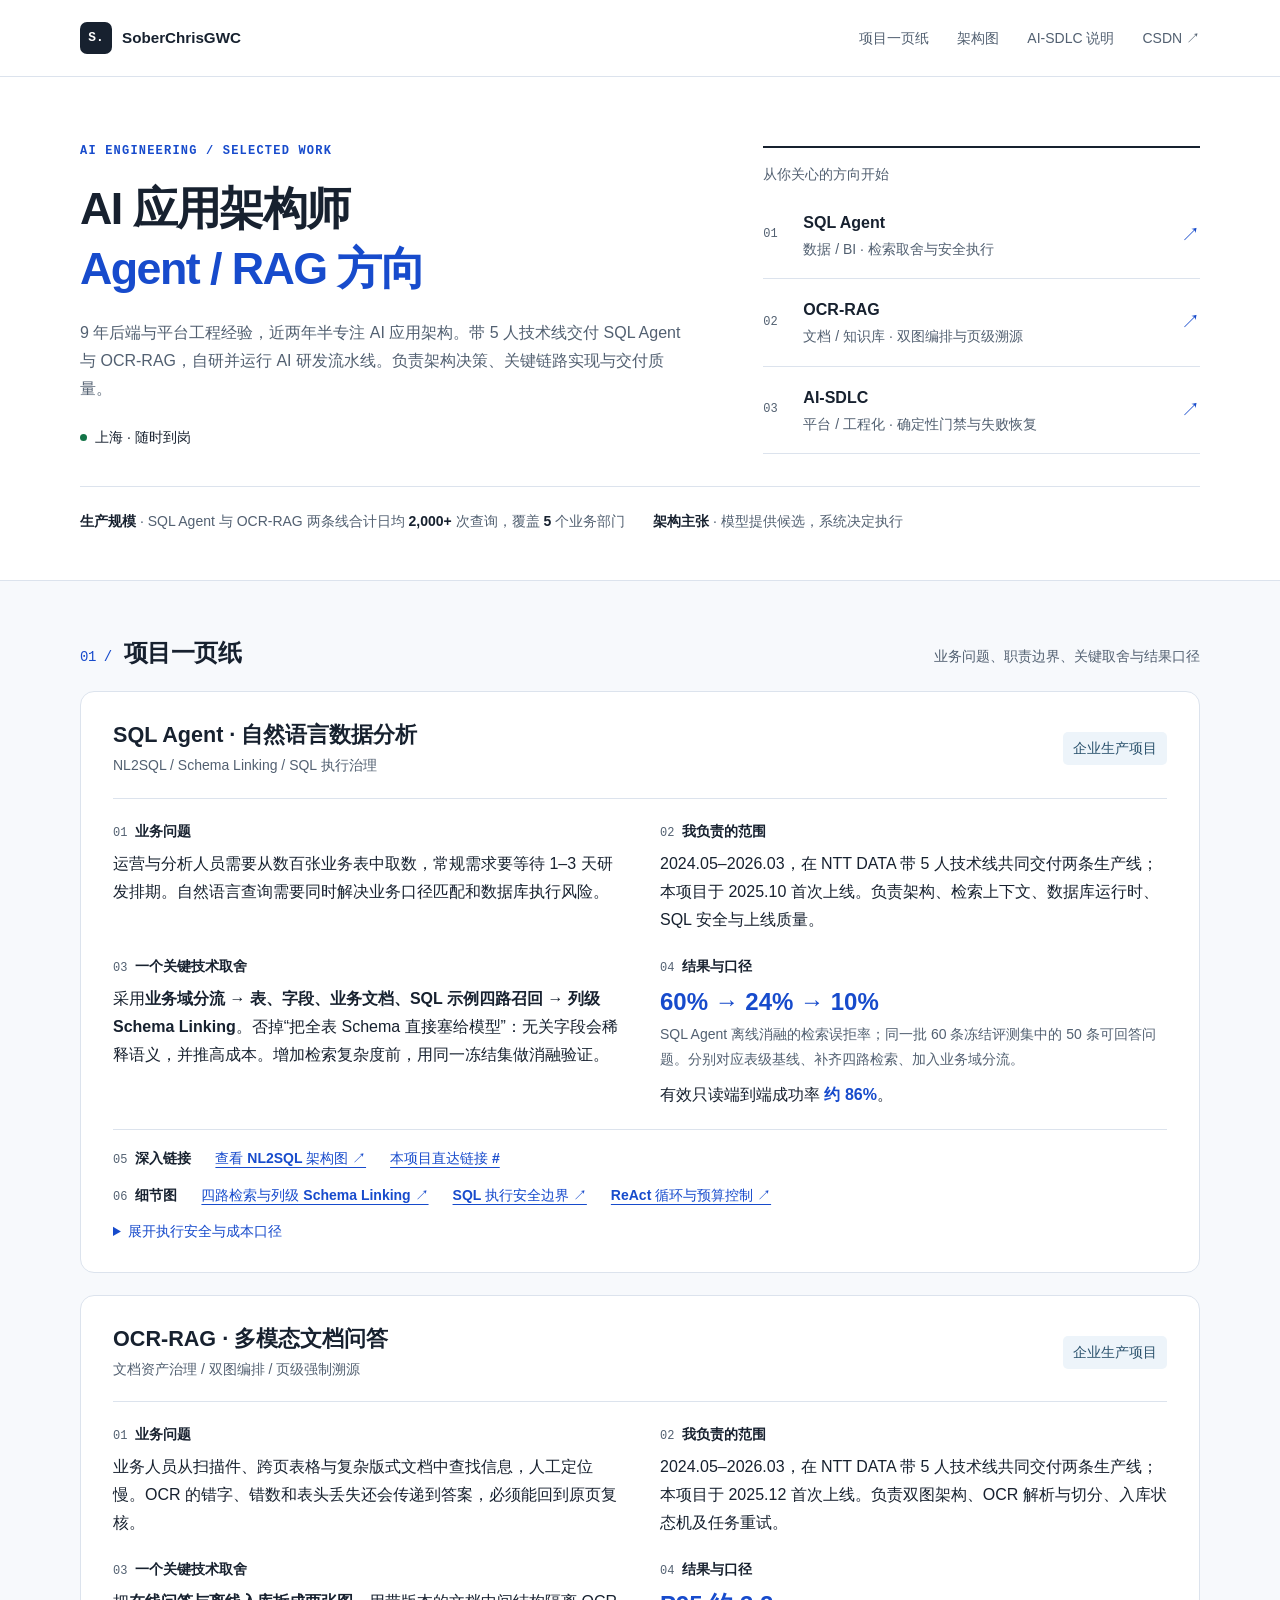
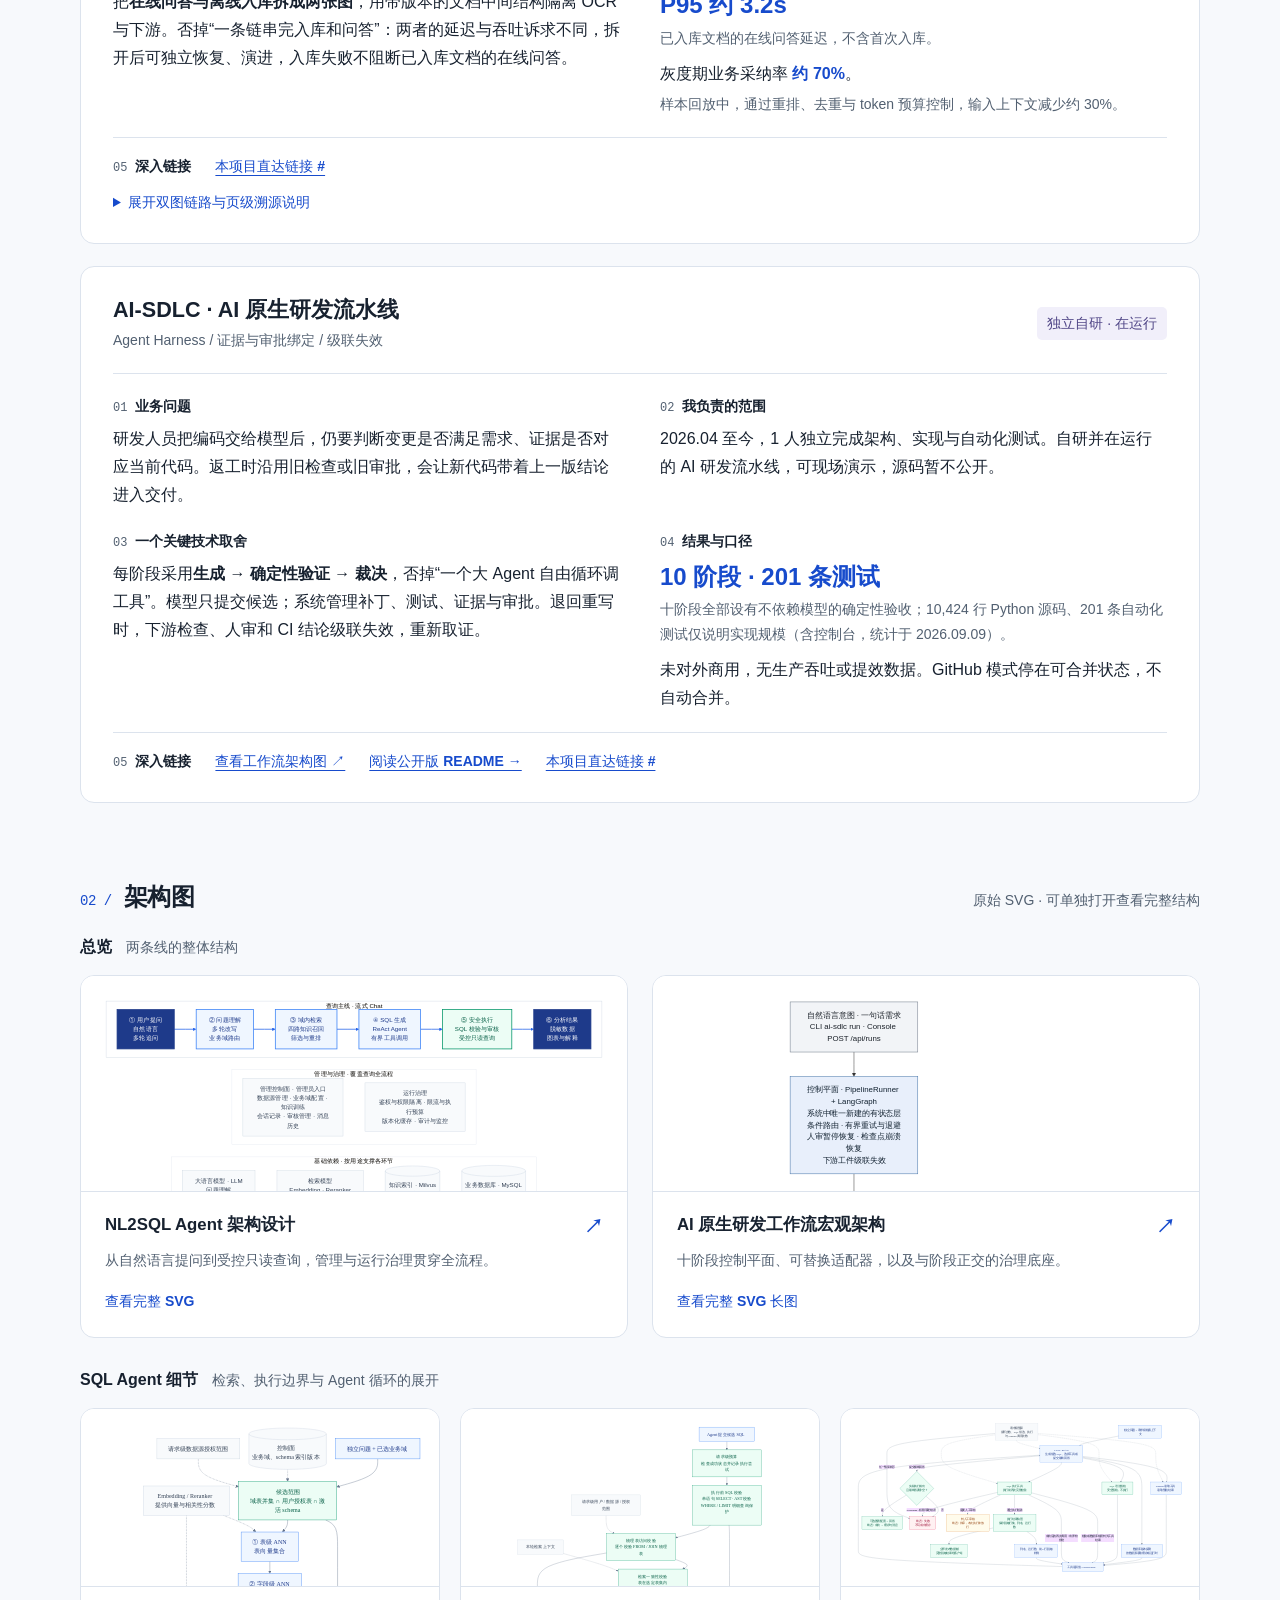
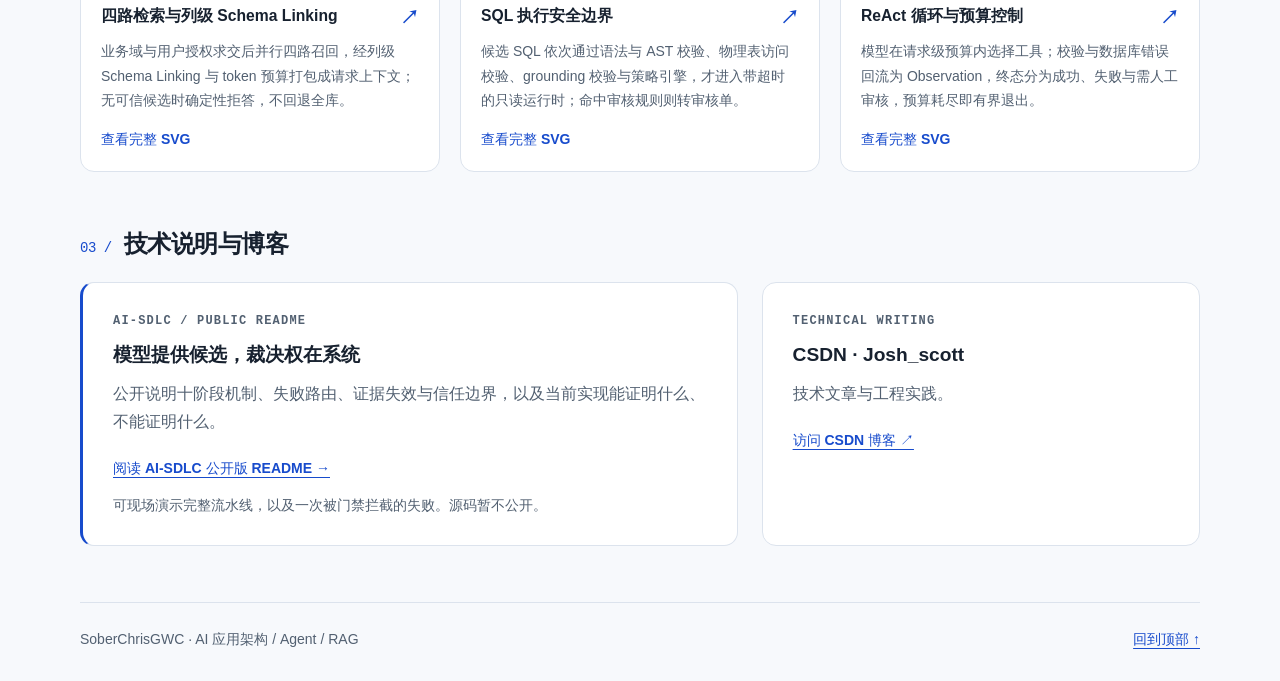
==== commit fbcfbb55: "完善Index首页架构图。" ====
--- a/index.html
+++ b/index.html
@@ -139,16 +139,16 @@
           <div class="diagram-group-heading"><h3>SQL Agent 细节</h3><p>检索、执行边界与 Agent 循环的展开</p></div>
           <div class="diagram-grid is-detail">
             <a class="diagram-card" href="./four_way_retrieval.svg" target="_blank" rel="noopener">
-              <div class="diagram-preview"><img src="./four_way_retrieval.svg" alt="四路检索局部预览：候选范围求交、表与字段级 ANN、业务文档与历史 SQL 召回、列级 Schema Linking 与上下文打包，打开可查看完整长图" width="898" height="1298" loading="lazy"></div>
+              <div class="diagram-preview"><img src="./four_way_retrieval.svg" alt="四路检索局部预览：候选范围求交、表与字段级 ANN、业务文档与历史 SQL 召回、列级 Schema Linking 与上下文打包，打开可查看完整长图" width="865" height="1466" loading="lazy"></div>
               <div class="diagram-description"><h4>四路检索与列级 Schema Linking <span class="arrow" aria-hidden="true">↗</span></h4><p>业务域与用户授权求交后并行四路召回，经列级 Schema Linking 与 token 预算打包成请求上下文；无可信候选时确定性拒答，不回退全库。</p><span class="text-link">查看完整 SVG</span></div>
             </a>
             <a class="diagram-card" href="./sql_boundary.svg" target="_blank" rel="noopener">
-              <div class="diagram-preview"><img src="./sql_boundary.svg" alt="SQL 执行安全边界局部预览：单语句 SELECT 与 AST 校验、物理表访问校验、RAG grounding 校验、策略引擎与带超时的只读运行时，打开可查看完整长图" width="1323" height="1361" loading="lazy"></div>
+              <div class="diagram-preview"><img src="./sql_boundary.svg" alt="SQL 执行安全边界局部预览：单语句 SELECT 与 AST 校验、物理表访问校验、RAG grounding 校验、策略引擎与带超时的只读运行时，打开可查看完整长图" width="1231" height="1511" loading="lazy"></div>
               <div class="diagram-description"><h4>SQL 执行安全边界 <span class="arrow" aria-hidden="true">↗</span></h4><p>候选 SQL 依次通过语法与 AST 校验、物理表访问校验、grounding 校验与策略引擎，才进入带超时的只读运行时；命中审核规则则转审核单。</p><span class="text-link">查看完整 SVG</span></div>
             </a>
             <a class="diagram-card" href="./react_loop.svg" target="_blank" rel="noopener">
-              <div class="diagram-preview is-wide"><img src="./react_loop.svg" alt="ReAct 循环预览：模型在请求级预算内选择工具，校验与数据库错误回流为 Observation，执行结果分为成功、失败与需人工审核三种终态" width="2011" height="824" loading="lazy"></div>
-              <div class="diagram-description"><h4>ReAct 循环与预算控制 <span class="arrow" aria-hidden="true">↗</span></h4><p>模型在请求级 AgentBudget 内选择工具；校验与数据库错误回流为 Observation，终态分为成功、失败与需人工审核，预算耗尽即有界退出。</p><span class="text-link">查看完整 SVG</span></div>
+              <div class="diagram-preview is-wide"><img src="./react_loop.svg" alt="ReAct 循环预览：模型在请求级预算内选择工具，校验与数据库错误回流为 Observation，执行结果分为成功、失败与需人工审核三种终态" width="1976" height="916" loading="lazy"></div>
+              <div class="diagram-description"><h4>ReAct 循环与预算控制 <span class="arrow" aria-hidden="true">↗</span></h4><p>模型在请求级预算内选择工具；校验与数据库错误回流为 Observation，终态分为成功、失败与需人工审核，预算耗尽即有界退出。</p><span class="text-link">查看完整 SVG</span></div>
             </a>
           </div>
         </div>
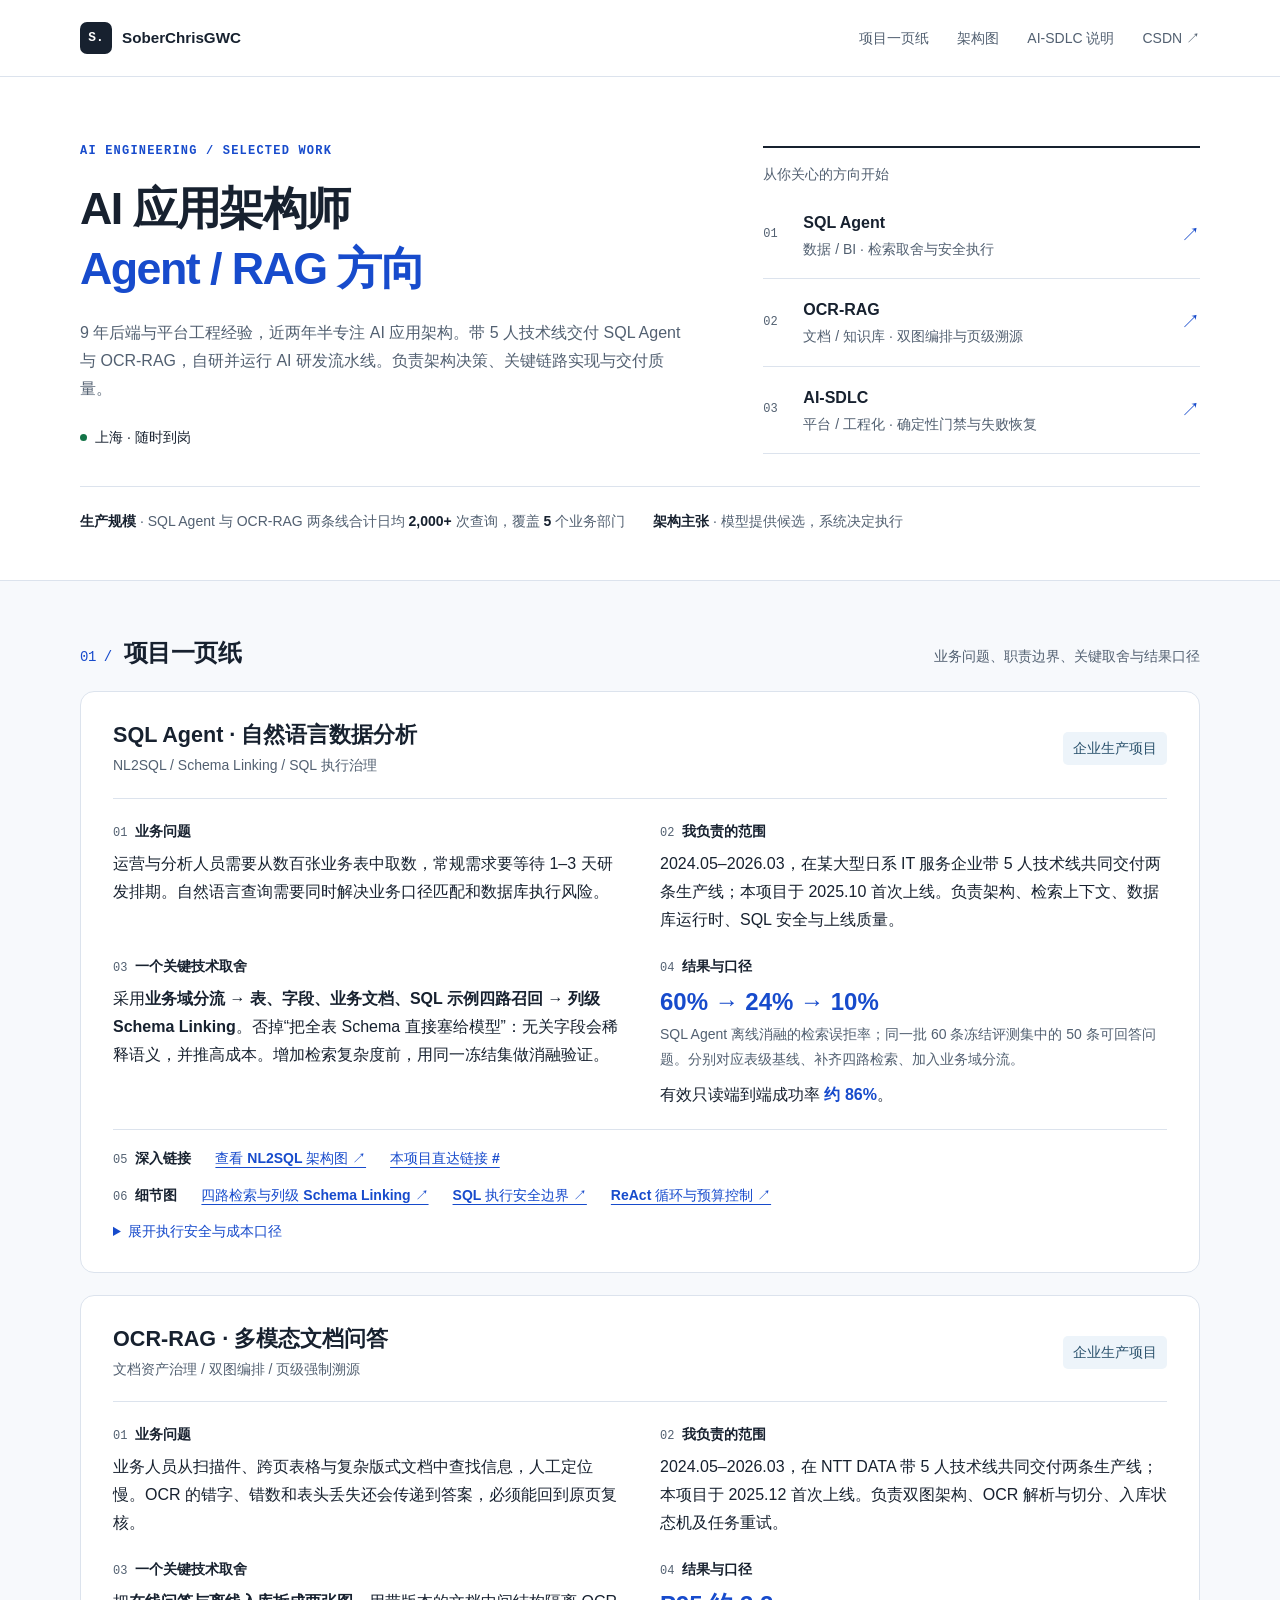
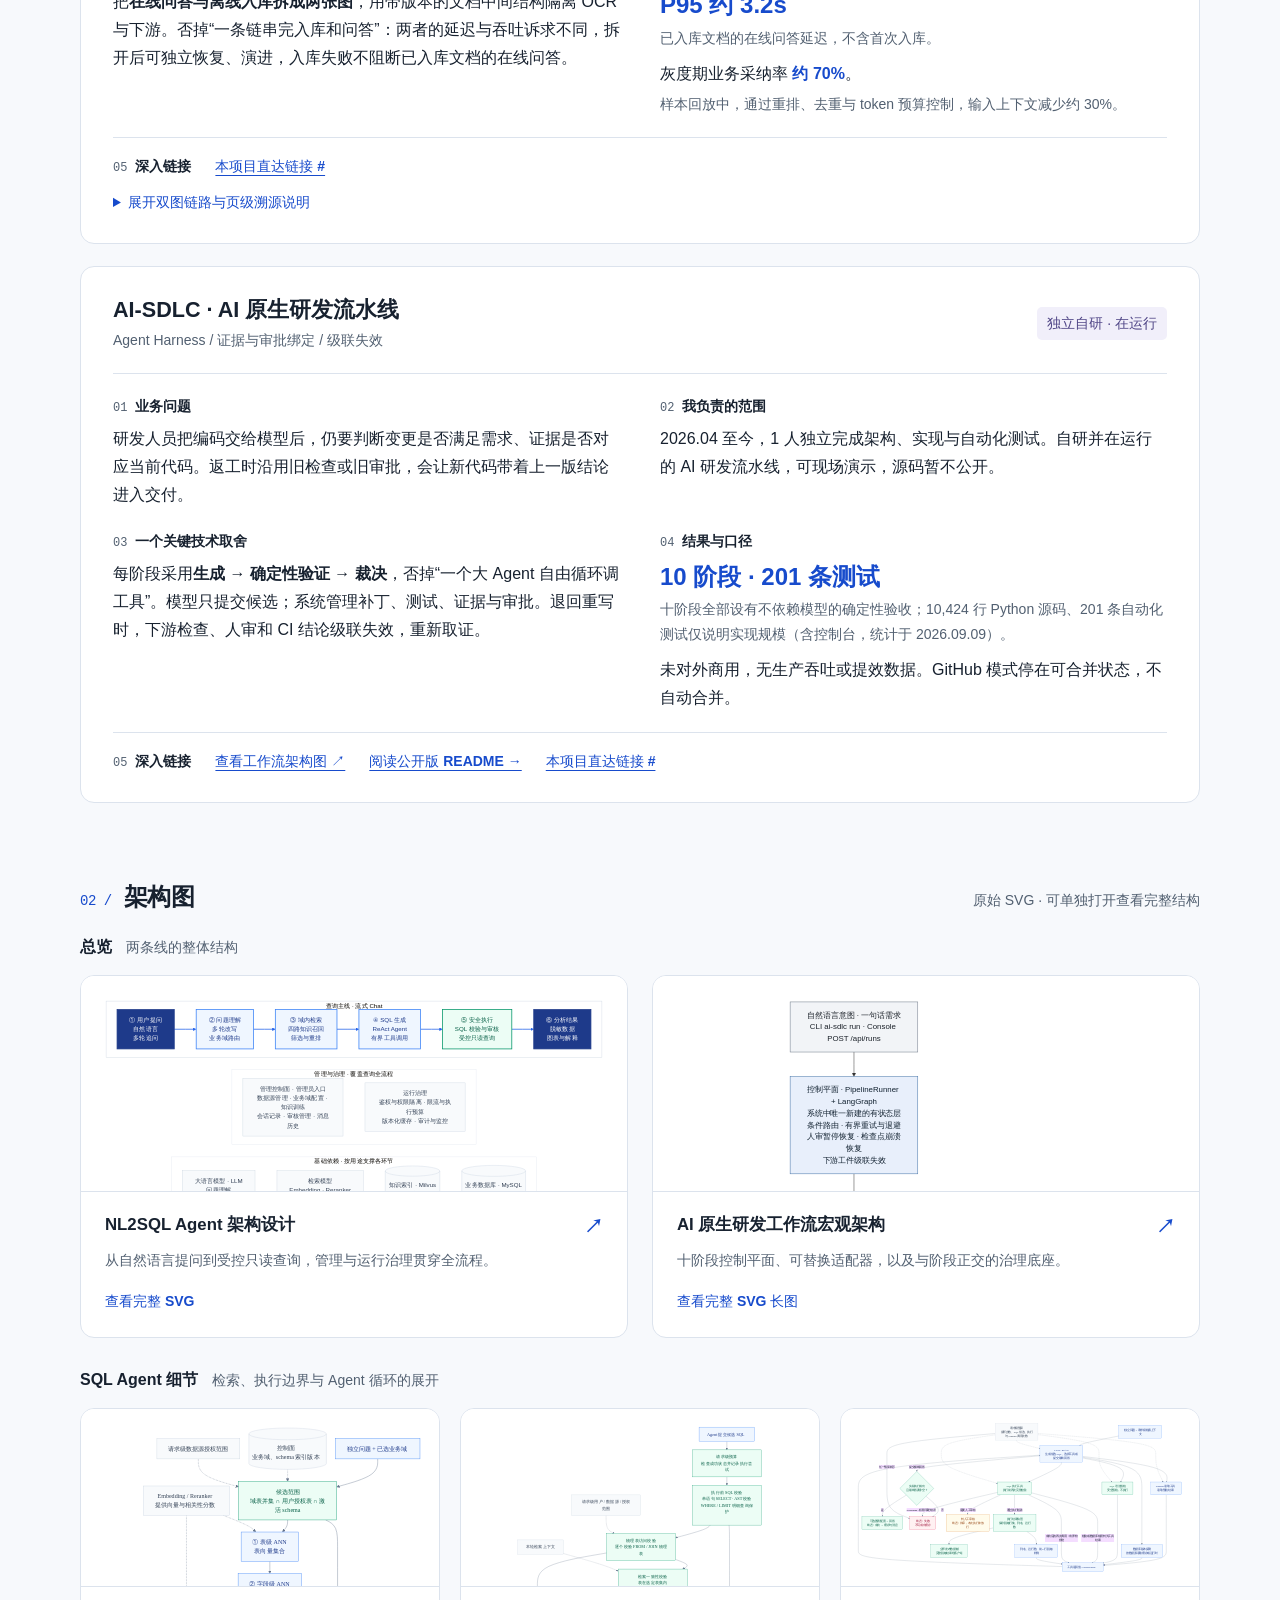
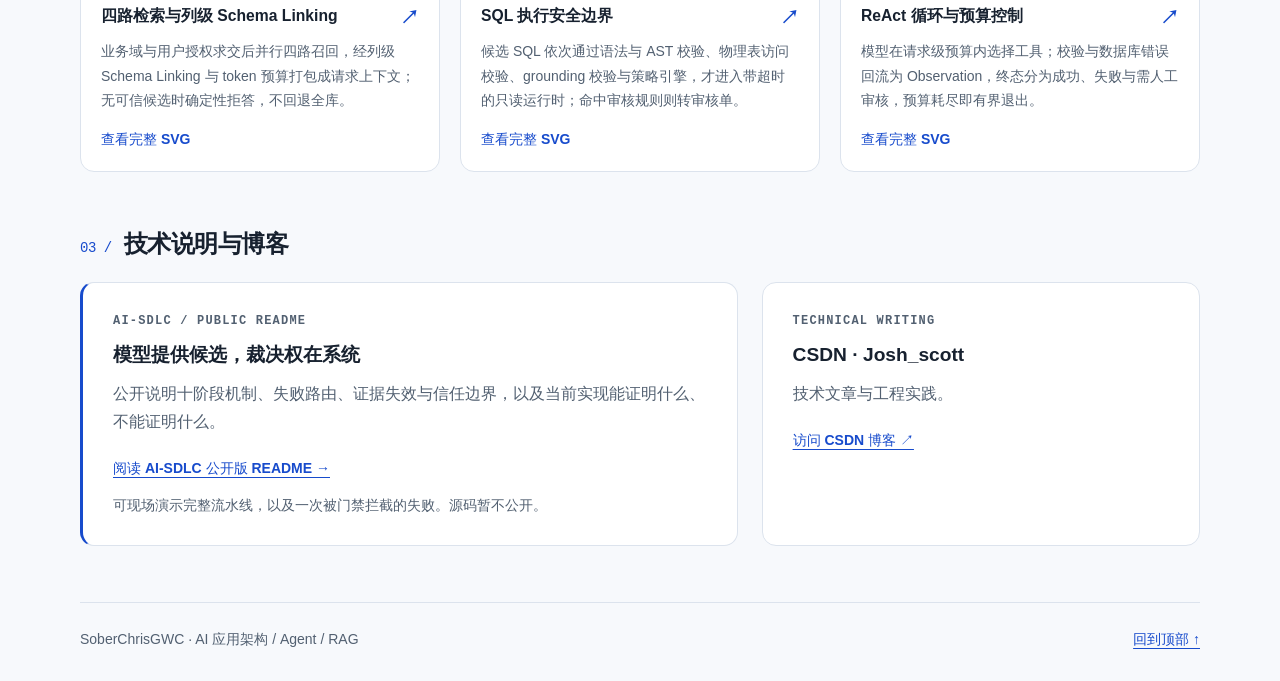
==== commit 2dd264b6: "完善Index首页架构图。" ====
--- a/index.html
+++ b/index.html
@@ -70,7 +70,7 @@
           </header>
           <dl class="project-grid">
             <div><dt class="field-label"><span>01</span>业务问题</dt><dd>运营与分析人员需要从数百张业务表中取数，常规需求要等待 1–3 天研发排期。自然语言查询需要同时解决业务口径匹配和数据库执行风险。</dd></div>
-            <div><dt class="field-label"><span>02</span>我负责的范围</dt><dd>2024.05–2026.03，在 NTT DATA 带 5 人技术线共同交付两条生产线；本项目于 2025.10 首次上线。负责架构、检索上下文、数据库运行时、SQL 安全与上线质量。</dd></div>
+            <div><dt class="field-label"><span>02</span>我负责的范围</dt><dd>2024.05–2026.03，在某大型日系 IT 服务企业带 5 人技术线共同交付两条生产线；本项目于 2025.10 首次上线。负责架构、检索上下文、数据库运行时、SQL 安全与上线质量。</dd></div>
             <div><dt class="field-label"><span>03</span>一个关键技术取舍</dt><dd>采用<strong>业务域分流 → 表、字段、业务文档、SQL 示例四路召回 → 列级 Schema Linking</strong>。否掉“把全表 Schema 直接塞给模型”：无关字段会稀释语义，并推高成本。增加检索复杂度前，用同一冻结集做消融验证。</dd></div>
             <div><dt class="field-label"><span>04</span>结果与口径</dt><dd><strong class="metric">60% → 24% → 10%</strong><span class="metric-note">SQL Agent 离线消融的检索误拒率；同一批 60 条冻结评测集中的 50 条可回答问题。分别对应表级基线、补齐四路检索、加入业务域分流。</span><p class="secondary-result">有效只读端到端成功率 <strong>约 86%</strong>。</p></dd></div>
           </dl>
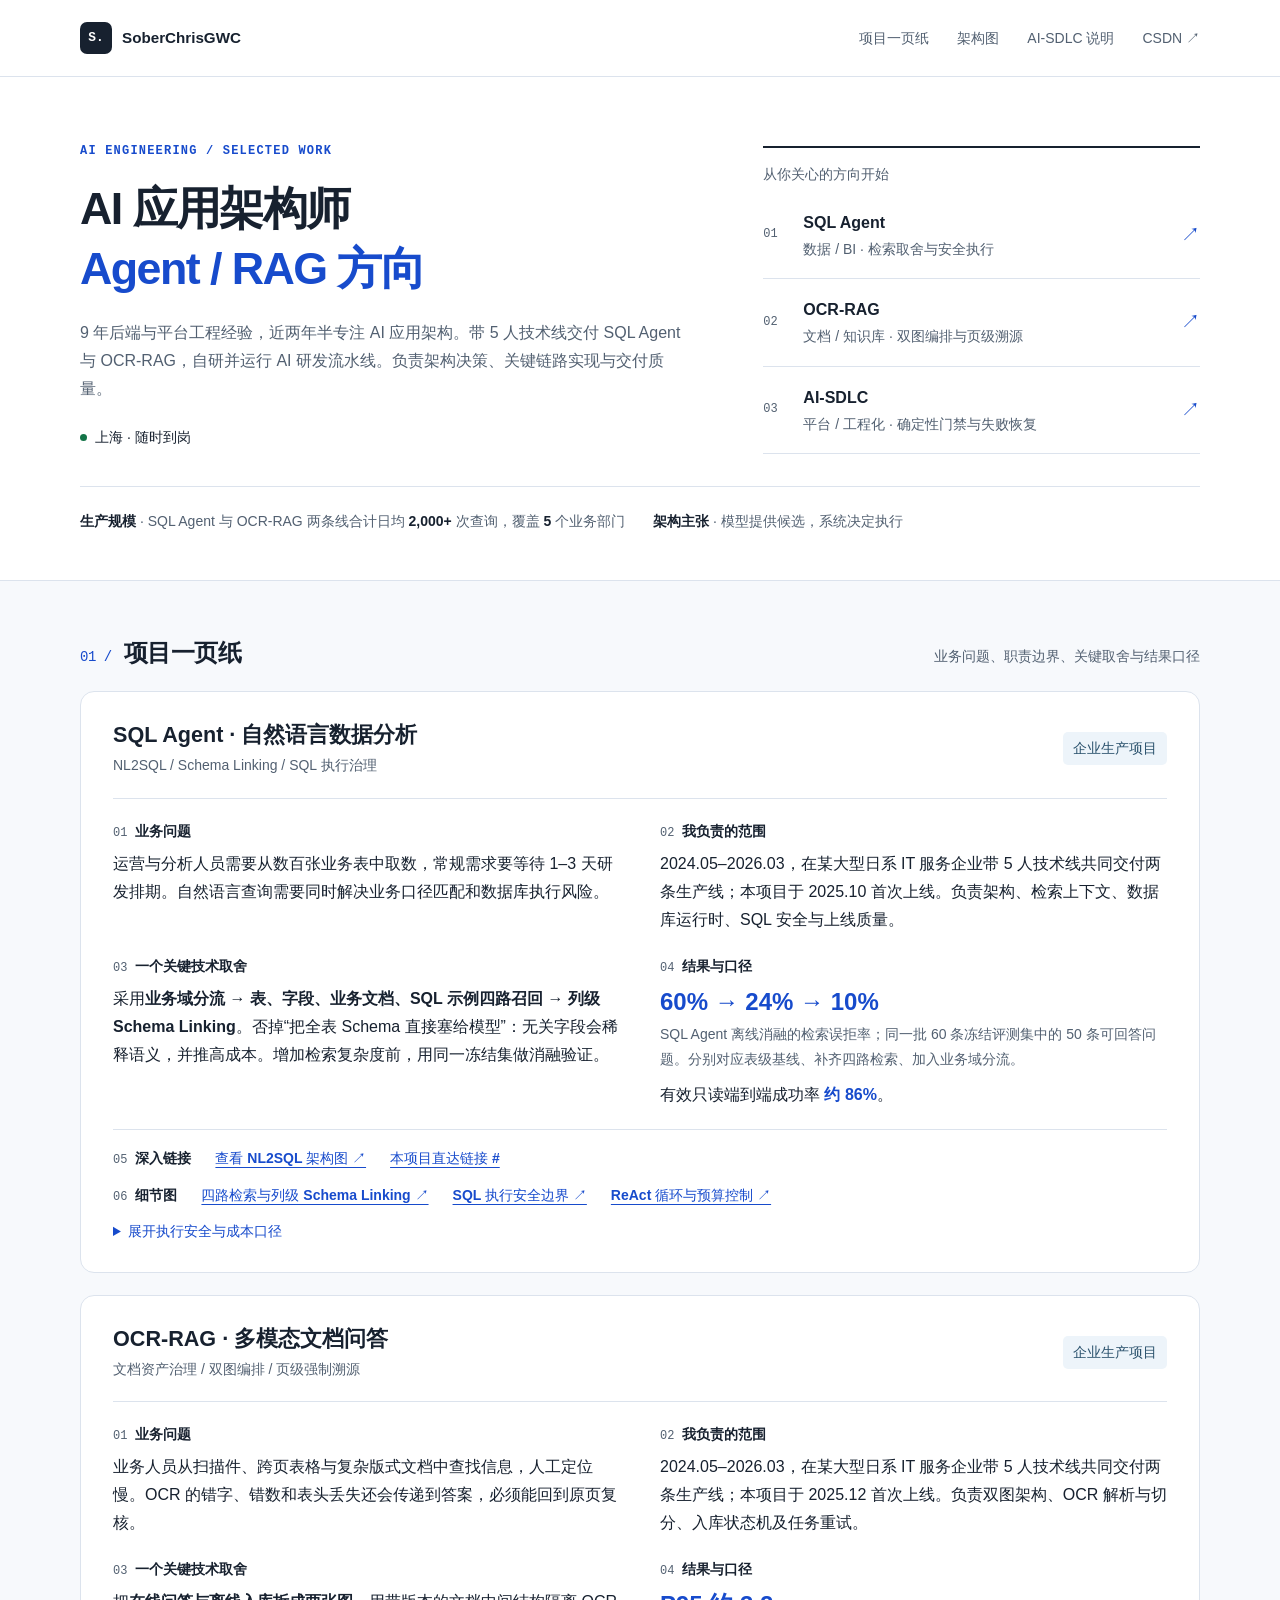
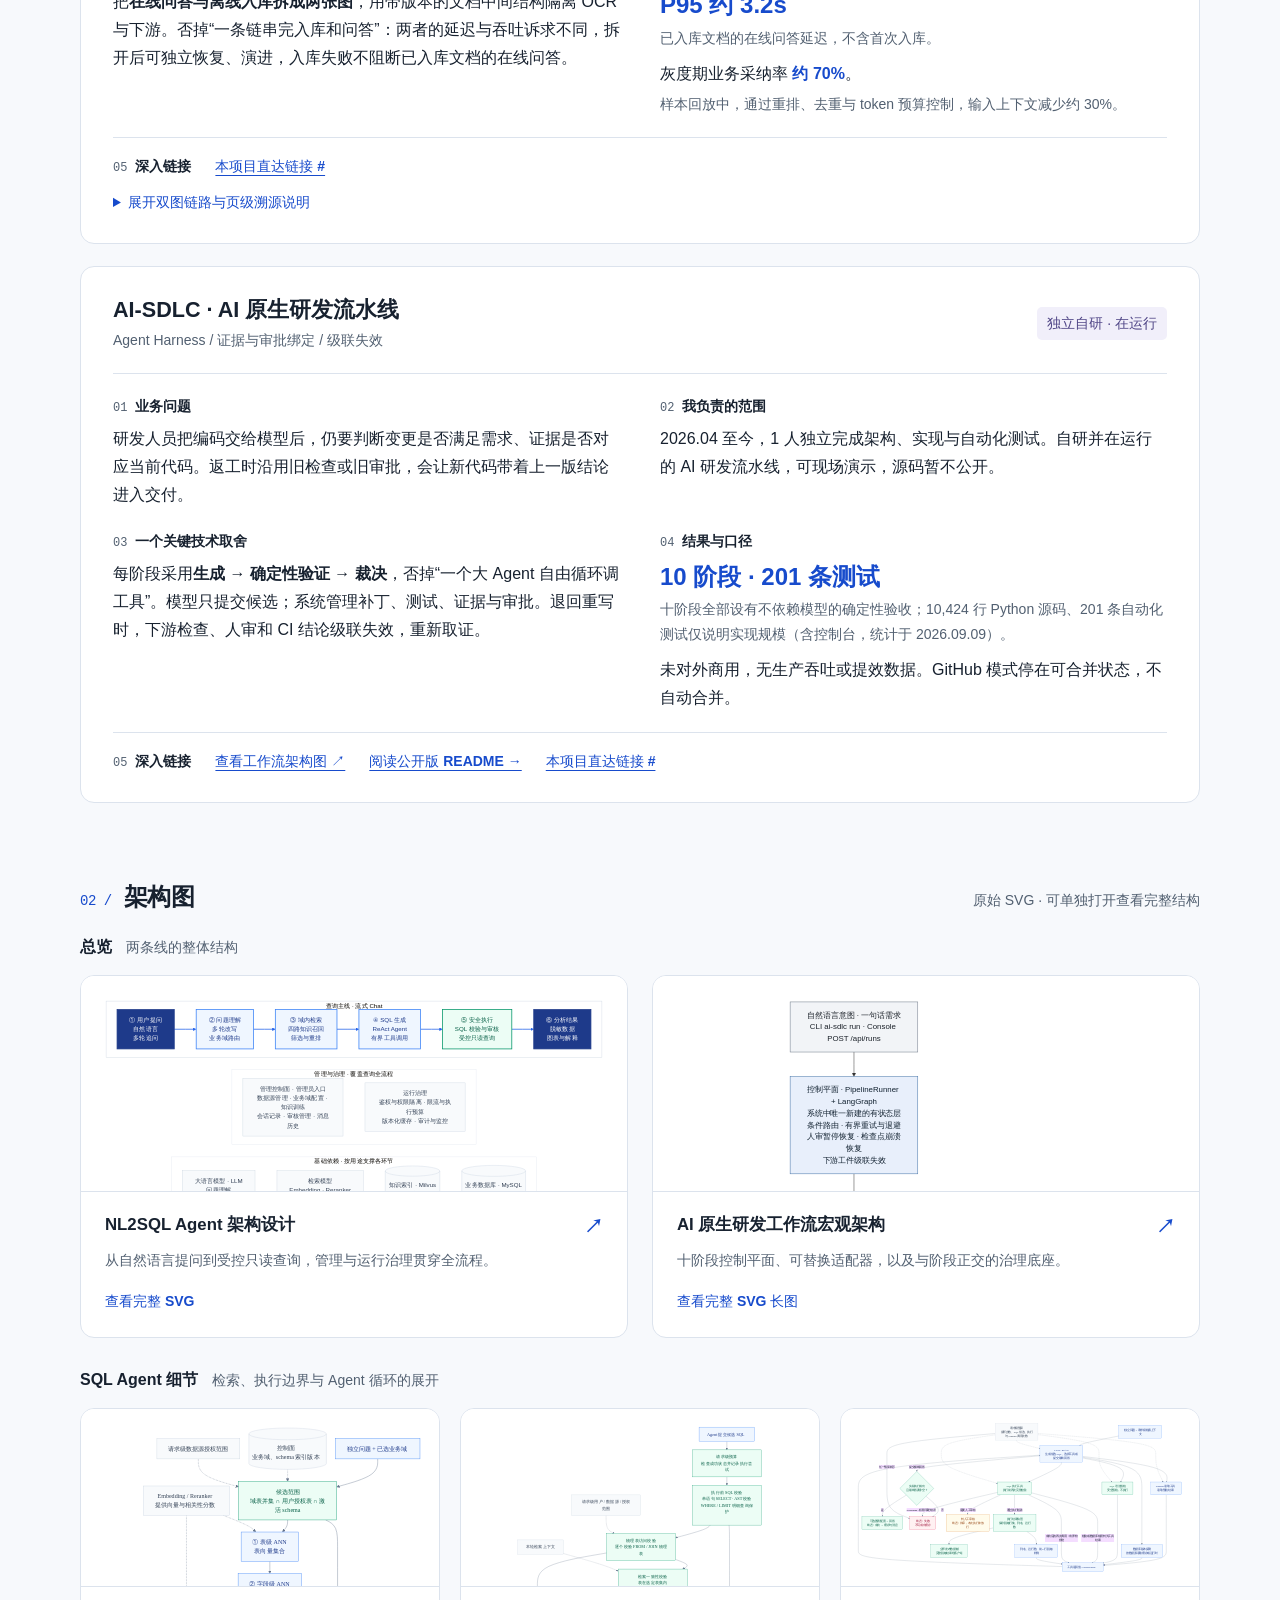
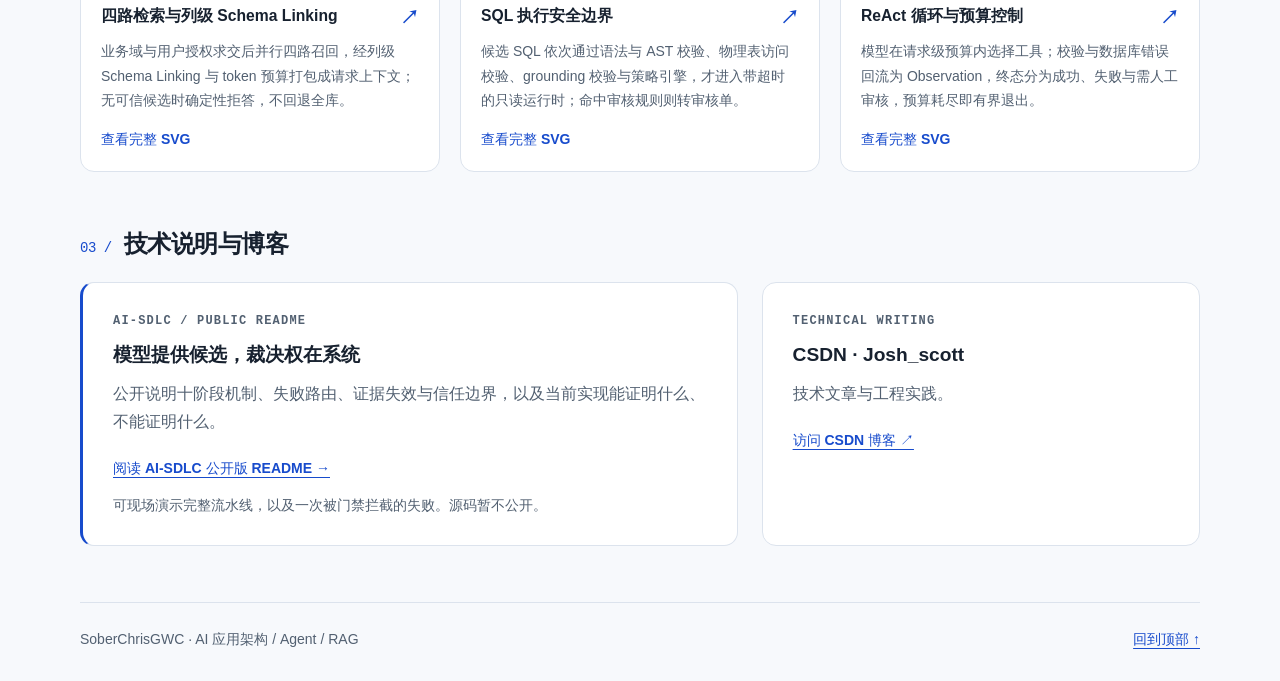
==== commit 31de9997: "完善Index首页架构图。" ====
--- a/index.html
+++ b/index.html
@@ -91,7 +91,7 @@
           </header>
           <dl class="project-grid">
             <div><dt class="field-label"><span>01</span>业务问题</dt><dd>业务人员从扫描件、跨页表格与复杂版式文档中查找信息，人工定位慢。OCR 的错字、错数和表头丢失还会传递到答案，必须能回到原页复核。</dd></div>
-            <div><dt class="field-label"><span>02</span>我负责的范围</dt><dd>2024.05–2026.03，在 NTT DATA 带 5 人技术线共同交付两条生产线；本项目于 2025.12 首次上线。负责双图架构、OCR 解析与切分、入库状态机及任务重试。</dd></div>
+            <div><dt class="field-label"><span>02</span>我负责的范围</dt><dd>2024.05–2026.03，在某大型日系 IT 服务企业带 5 人技术线共同交付两条生产线；本项目于 2025.12 首次上线。负责双图架构、OCR 解析与切分、入库状态机及任务重试。</dd></div>
             <div><dt class="field-label"><span>03</span>一个关键技术取舍</dt><dd>把<strong>在线问答与离线入库拆成两张图</strong>，用带版本的文档中间结构隔离 OCR 与下游。否掉“一条链串完入库和问答”：两者的延迟与吞吐诉求不同，拆开后可独立恢复、演进，入库失败不阻断已入库文档的在线问答。</dd></div>
             <div><dt class="field-label"><span>04</span>结果与口径</dt><dd><strong class="metric">P95 约 3.2s</strong><span class="metric-note">已入库文档的在线问答延迟，不含首次入库。</span><p class="secondary-result">灰度期业务采纳率 <strong>约 70%</strong>。</p><span class="metric-note">样本回放中，通过重排、去重与 token 预算控制，输入上下文减少约 30%。</span></dd></div>
           </dl>
